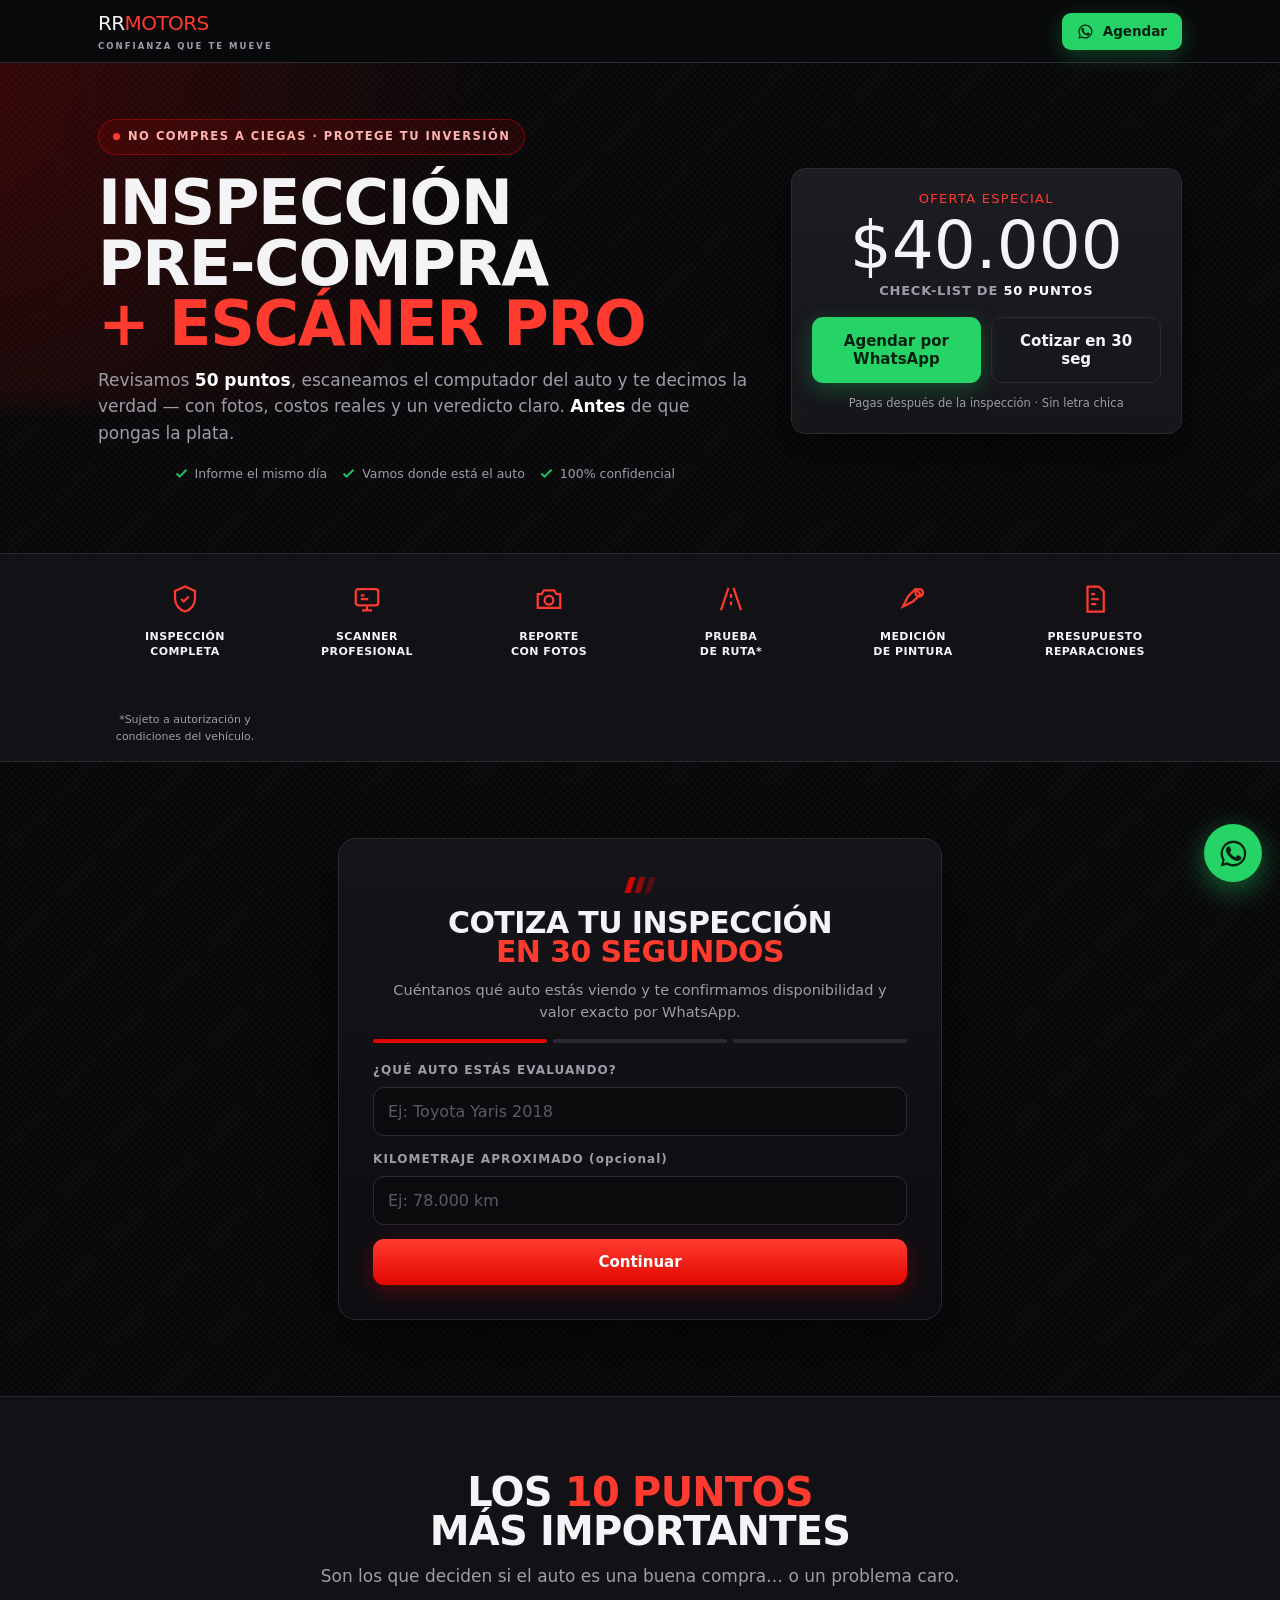
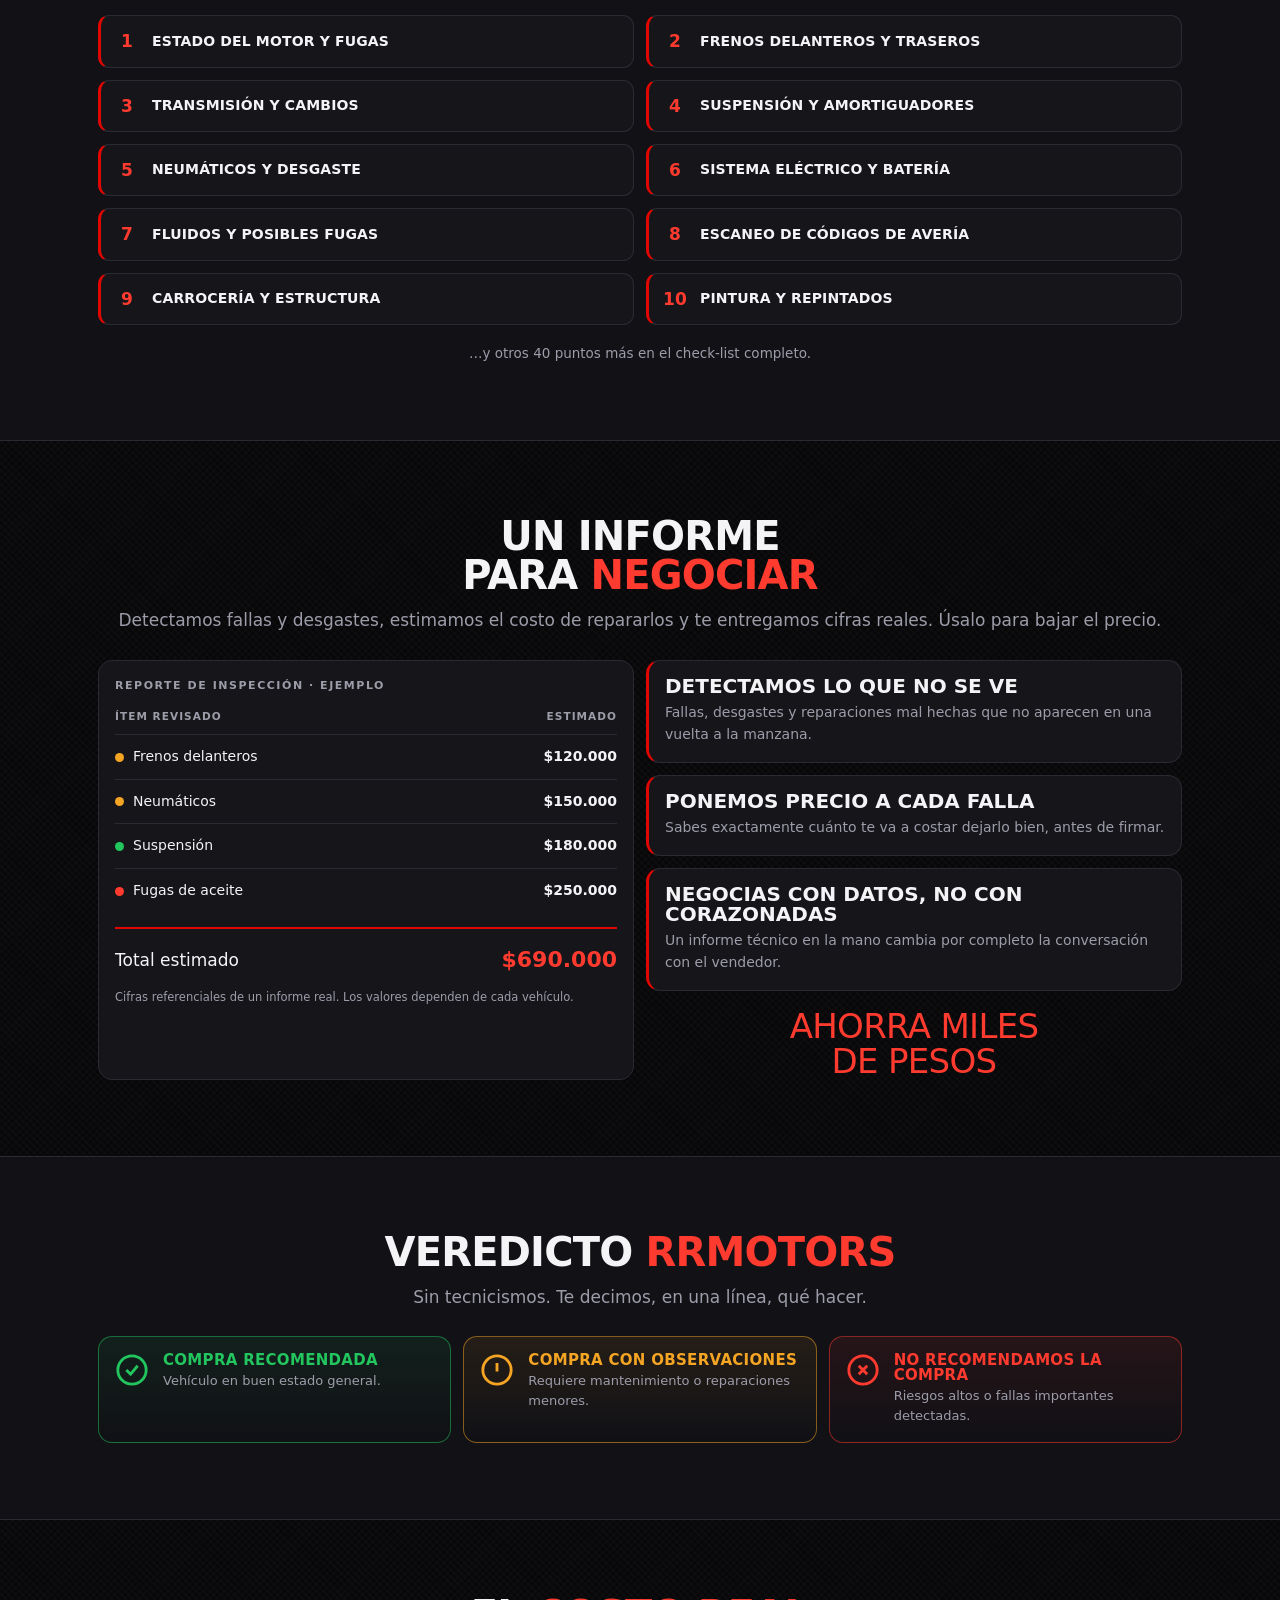
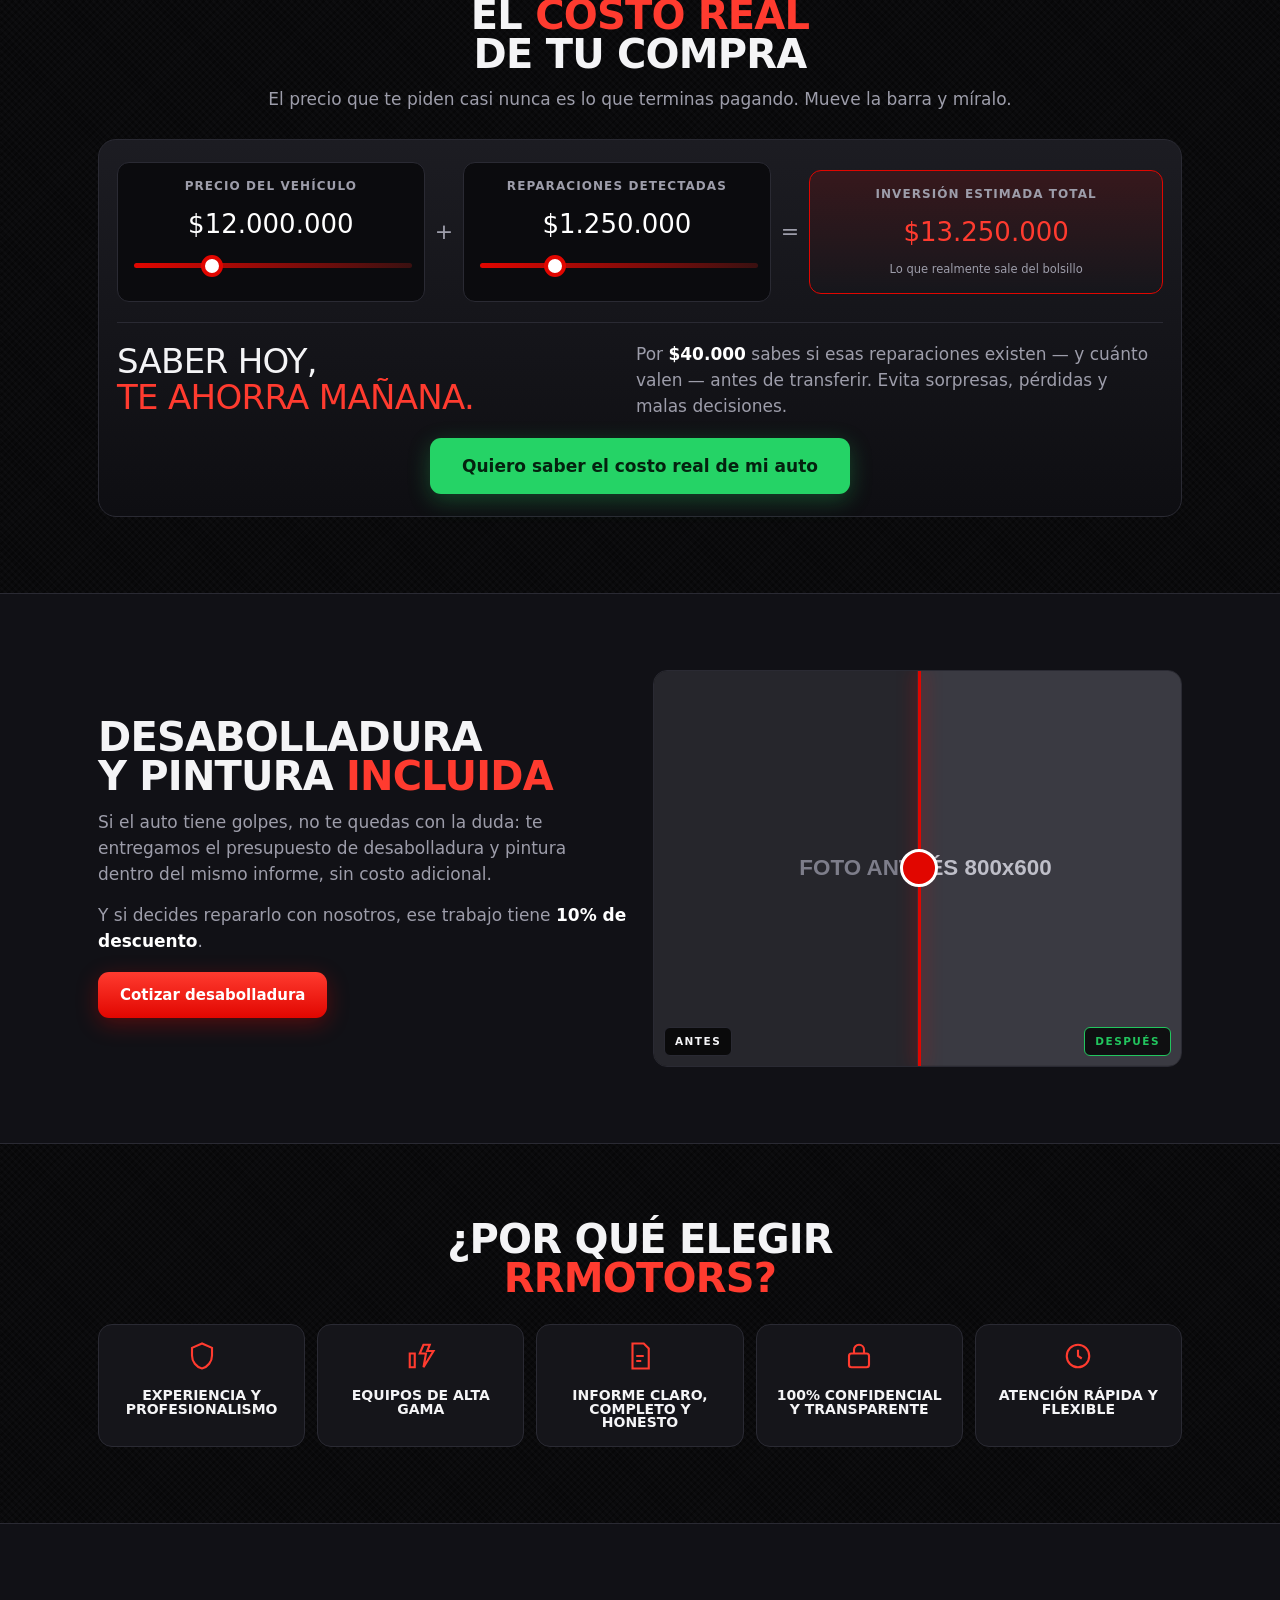
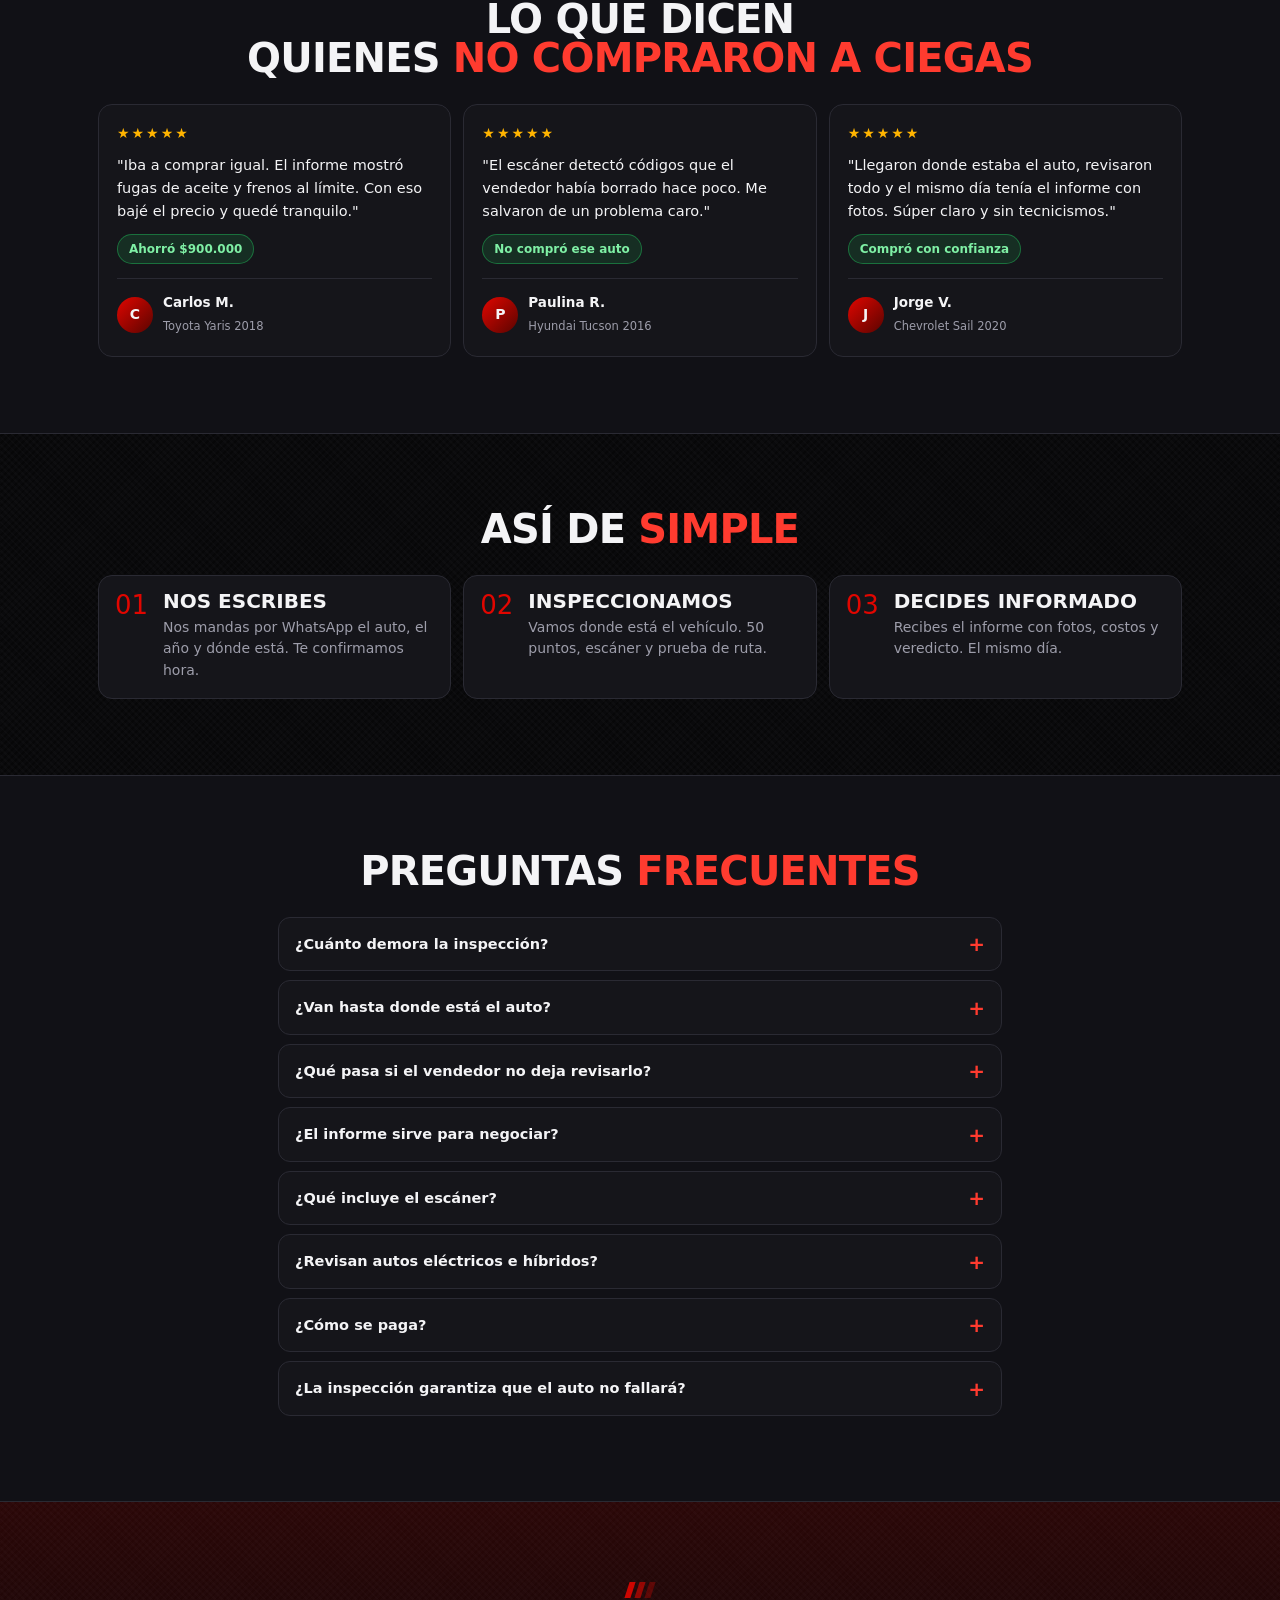
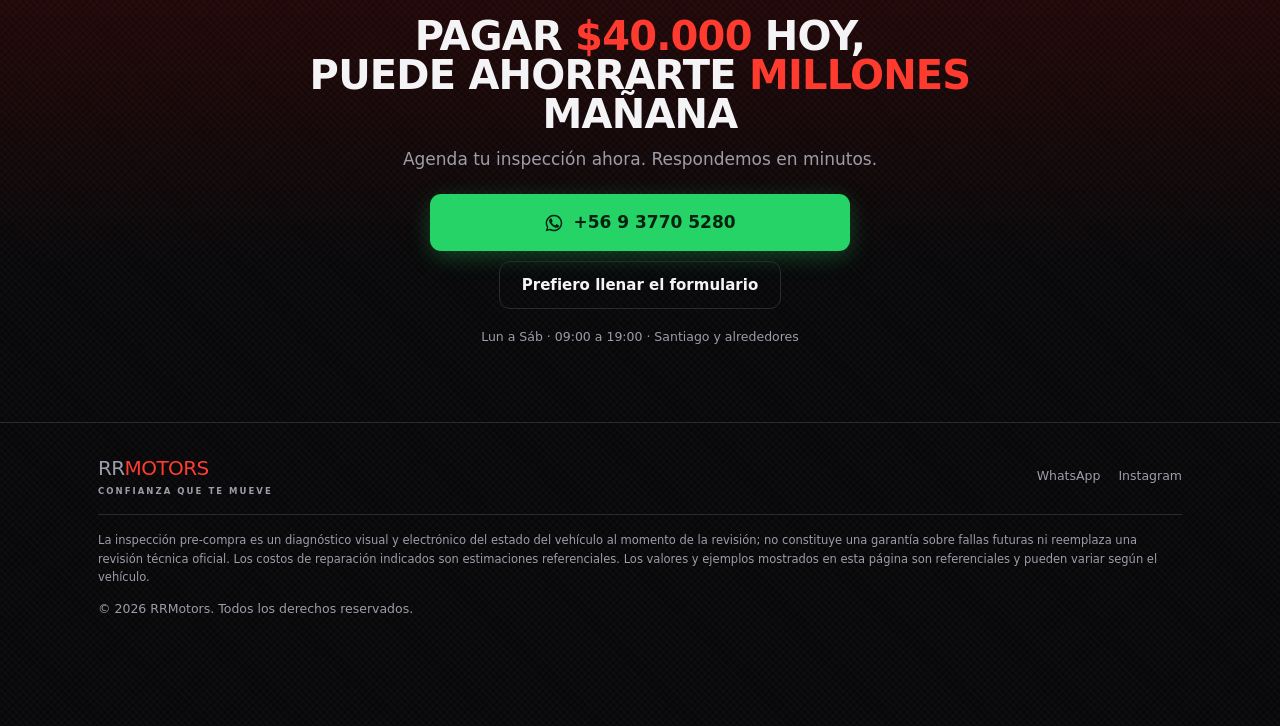
==== landing/index.html @ 8f207e64 "Add RRMotors pre-purchase inspection landing page Self-contained single-file landing (HTML/CSS/JS, n" ====
<!DOCTYPE html>
<html lang="es-CL">
<head>
<meta charset="UTF-8">
<meta name="viewport" content="width=device-width, initial-scale=1, viewport-fit=cover">
<title>Inspección Pre-Compra de Autos Usados | RRMotors — $40.000 · 50 puntos</title>
<meta name="description" content="No compres a ciegas. Inspección pre-compra con escáner profesional, 50 puntos revisados, informe con fotos y presupuesto de reparaciones. $40.000. Agenda por WhatsApp.">
<meta name="theme-color" content="#0a0a0c">
<link rel="canonical" href="https://EJEMPLO.cl/">

<!-- Open Graph / lo que se ve al compartir por WhatsApp e Instagram -->
<meta property="og:type" content="website">
<meta property="og:locale" content="es_CL">
<meta property="og:site_name" content="RRMotors">
<meta property="og:title" content="No compres a ciegas: Inspección Pre-Compra RRMotors">
<meta property="og:description" content="Revisamos 50 puntos, escaneamos el computador del auto y te entregamos un informe con fotos y costos reales. $40.000.">
<meta property="og:image" content="https://EJEMPLO.cl/og-rrmotors.jpg"><!-- 1200x630 -->
<meta property="og:url" content="https://EJEMPLO.cl/">
<meta name="twitter:card" content="summary_large_image">

<!-- ============ TRACKING: pega tus IDs y descomenta ============
<script async src="https://www.googletagmanager.com/gtag/js?id=G-XXXXXXXXXX"></script>
<script>window.dataLayer=window.dataLayer||[];function gtag(){dataLayer.push(arguments)}gtag('js',new Date());gtag('config','G-XXXXXXXXXX');</script>

<script>!function(f,b,e,v,n,t,s){if(f.fbq)return;n=f.fbq=function(){n.callMethod?n.callMethod.apply(n,arguments):n.queue.push(arguments)};if(!f._fbq)f._fbq=n;n.push=n;n.loaded=!0;n.version='2.0';n.queue=[];t=b.createElement(e);t.async=!0;t.src=v;s=b.getElementsByTagName(e)[0];s.parentNode.insertBefore(t,s)}(window,document,'script','https://connect.facebook.net/en_US/fbevents.js');fbq('init','TU_PIXEL_ID');fbq('track','PageView');</script>
============================================================= -->

<script type="application/ld+json">
{
  "@context": "https://schema.org",
  "@type": "AutoRepair",
  "name": "RRMotors",
  "slogan": "Confianza que te mueve",
  "description": "Inspección pre-compra de vehículos usados con escáner profesional e informe con fotos.",
  "telephone": "+56937705280",
  "priceRange": "$40.000 CLP",
  "areaServed": { "@type": "City", "name": "Santiago" },
  "address": { "@type": "PostalAddress", "addressCountry": "CL", "addressLocality": "Santiago" },
  "openingHoursSpecification": [{
    "@type": "OpeningHoursSpecification",
    "dayOfWeek": ["Monday","Tuesday","Wednesday","Thursday","Friday","Saturday"],
    "opens": "09:00", "closes": "19:00"
  }],
  "makesOffer": {
    "@type": "Offer",
    "name": "Inspección Pre-Compra + Escáner Profesional",
    "price": "40000",
    "priceCurrency": "CLP"
  }
}
</script>

<style>
*,*::before,*::after{box-sizing:border-box}
:root{
  --bg:#0a0a0c; --bg2:#111116; --card:#15151a; --card2:#1c1c22;
  --line:#2a2a33; --red:#e10600; --red2:#ff3b2f; --txt:#f4f4f6; --mut:#9d9daa;
  --green:#22c55e; --amber:#f5a524; --wa:#25d366;
  --sans:system-ui,-apple-system,"Segoe UI",Roboto,Helvetica,Arial,sans-serif;
  --disp:"Arial Black","Arial Bold",var(--sans);
  --r:14px; --max:1120px;
}
html{scroll-behavior:smooth;-webkit-text-size-adjust:100%}
body{
  margin:0;background:var(--bg);color:var(--txt);font-family:var(--sans);
  font-size:16px;line-height:1.55;overflow-x:hidden;
  background-image:
    repeating-linear-gradient(45deg,rgba(255,255,255,.014) 0 2px,transparent 2px 5px),
    repeating-linear-gradient(-45deg,rgba(0,0,0,.35) 0 2px,transparent 2px 5px);
}
img{max-width:100%;display:block}
a{color:inherit;text-decoration:none}
h1,h2,h3{font-family:var(--disp);text-transform:uppercase;line-height:.98;letter-spacing:-.02em;margin:0}
h1{font-size:clamp(30px,8.2vw,62px)}
h2{font-size:clamp(23px,5.4vw,40px)}
h3{font-size:clamp(16px,3.4vw,20px);letter-spacing:0}
p{margin:0}
.wrap{width:100%;max-width:var(--max);margin:0 auto;padding:0 18px}
section{padding:54px 0;position:relative}
.red{color:var(--red2)}
.mut{color:var(--mut)}
.center{text-align:center}
.sub{color:var(--mut);font-size:clamp(14px,3.6vw,17px);margin-top:12px}

/* ---------- barras diagonales marca ---------- */
.slash{display:inline-flex;gap:4px;vertical-align:middle}
.slash i{display:block;width:6px;height:16px;background:var(--red);transform:skewX(-18deg);opacity:.9}
.slash i:nth-child(2){opacity:.6}.slash i:nth-child(3){opacity:.3}

/* ---------- header ---------- */
header{position:sticky;top:0;z-index:60;background:rgba(10,10,12,.92);backdrop-filter:blur(10px);border-bottom:1px solid var(--line)}
.hd{display:flex;align-items:center;justify-content:space-between;gap:12px;height:62px}
.logo{font-family:var(--disp);font-size:20px;letter-spacing:-.03em;text-transform:uppercase;white-space:nowrap}
.logo span{color:var(--red2)}
.logo small{display:block;font-family:var(--sans);font-size:8.5px;letter-spacing:.24em;color:var(--mut);font-weight:700;margin-top:1px}

/* ---------- botones ---------- */
.btn{
  display:inline-flex;align-items:center;justify-content:center;gap:9px;
  font-weight:800;font-size:15px;padding:14px 22px;border-radius:11px;border:0;
  cursor:pointer;font-family:var(--sans);text-align:center;line-height:1.2;
  transition:transform .15s ease,box-shadow .2s ease,filter .2s ease;
}
.btn:active{transform:scale(.97)}
.btn-wa{background:var(--wa);color:#04220f;box-shadow:0 6px 22px rgba(37,211,102,.28)}
.btn-wa:hover{filter:brightness(1.08);box-shadow:0 8px 30px rgba(37,211,102,.42)}
.btn-red{background:linear-gradient(180deg,var(--red2),var(--red));color:#fff;box-shadow:0 6px 22px rgba(225,6,0,.32)}
.btn-red:hover{filter:brightness(1.1)}
.btn-ghost{background:transparent;color:var(--txt);border:1.5px solid var(--line)}
.btn-ghost:hover{border-color:var(--red);color:#fff}
.btn-sm{padding:10px 15px;font-size:13.5px;border-radius:9px}
.btn-lg{padding:18px 30px;font-size:17px;width:100%;max-width:420px}

/* ---------- hero ---------- */
.hero{padding:34px 0 44px;position:relative;overflow:hidden}
.hero::before{
  content:"";position:absolute;inset:-40% 40% 30% -30%;
  background:radial-gradient(circle at 30% 40%,rgba(225,6,0,.22),transparent 62%);
  pointer-events:none;filter:blur(10px)
}
.hero>*{position:relative}
.badge{
  display:inline-flex;align-items:center;gap:8px;background:rgba(225,6,0,.12);
  border:1px solid rgba(225,6,0,.45);color:#ffb3ae;font-weight:800;font-size:11.5px;
  letter-spacing:.13em;text-transform:uppercase;padding:8px 14px;border-radius:99px;margin-bottom:18px
}
.dot{width:7px;height:7px;border-radius:50%;background:var(--red2);animation:pulse 1.8s infinite}
@keyframes pulse{0%,100%{opacity:1;transform:scale(1)}50%{opacity:.35;transform:scale(.75)}}
.hero h1 em{font-style:normal;color:var(--red2);display:block}
.hero-grid{display:grid;gap:26px}
.pricebox{
  border:1px solid var(--line);border-radius:var(--r);background:
  linear-gradient(180deg,var(--card2),var(--card));padding:20px;text-align:center;
  box-shadow:0 20px 50px rgba(0,0,0,.5)
}
.pricebox .kick{font-family:var(--disp);text-transform:uppercase;color:var(--red2);font-size:13px;letter-spacing:.1em}
.price{font-family:var(--disp);font-size:clamp(44px,12vw,66px);line-height:1;margin:4px 0 2px}
.pricebox .pts{font-size:13px;font-weight:800;letter-spacing:.06em;color:var(--mut);text-transform:uppercase}
.pricebox .pts b{color:#fff}
.hero-cta{display:grid;gap:10px;margin-top:16px}
.microtrust{display:flex;flex-wrap:wrap;gap:14px;justify-content:center;margin-top:18px;font-size:12.5px;color:var(--mut)}
.microtrust span{display:inline-flex;align-items:center;gap:6px}
.tick{width:15px;height:15px;flex:0 0 15px;color:var(--green)}

/* ---------- tira de features ---------- */
.strip{border-top:1px solid var(--line);border-bottom:1px solid var(--line);background:var(--bg2)}
.strip .wrap{display:grid;grid-template-columns:repeat(3,1fr);gap:2px 8px;padding-top:22px;padding-bottom:22px}
.feat{text-align:center;padding:8px 4px}
.feat svg{width:30px;height:30px;color:var(--red2);margin:0 auto 8px}
.feat b{display:block;font-size:11px;line-height:1.3;letter-spacing:.04em;text-transform:uppercase;font-weight:800}

/* ---------- formulario captador ---------- */
.capt{background:linear-gradient(180deg,#141419,#0d0d11);border:1px solid var(--line);border-radius:18px;padding:22px 18px;box-shadow:0 24px 60px rgba(0,0,0,.55)}
.capt h2{font-size:clamp(21px,5vw,30px)}
.steps{display:flex;gap:6px;margin:16px 0 18px}
.steps div{flex:1;height:4px;border-radius:99px;background:var(--line);transition:background .3s}
.steps div.on{background:var(--red)}
label{display:block;font-size:12px;font-weight:800;letter-spacing:.09em;text-transform:uppercase;color:var(--mut);margin:0 0 7px}
input,select,textarea{
  width:100%;background:#0b0b0e;border:1.5px solid var(--line);color:var(--txt);
  padding:14px 14px;border-radius:11px;font-size:16px;font-family:var(--sans);outline:none;transition:border-color .2s
}
input:focus,select:focus,textarea:focus{border-color:var(--red)}
input::placeholder{color:#5a5a66}
.field{margin-bottom:14px}
.field.err input,.field.err select{border-color:var(--red2)}
.errmsg{display:none;color:#ff8d86;font-size:12.5px;margin-top:6px;font-weight:600}
.field.err .errmsg{display:block}
.row2{display:grid;grid-template-columns:1fr 1fr;gap:10px}
.chips{display:flex;flex-wrap:wrap;gap:8px}
.chip{
  flex:1 1 auto;min-width:calc(50% - 4px);text-align:center;padding:12px 10px;border-radius:11px;
  border:1.5px solid var(--line);background:#0b0b0e;font-size:13.5px;font-weight:700;cursor:pointer;transition:.18s
}
.chip:hover{border-color:#4a4a56}
.chip.on{border-color:var(--red);background:rgba(225,6,0,.13);color:#fff}
.formnav{display:flex;gap:10px;margin-top:6px}
.formnav .btn{flex:1}
.privacy{font-size:11.5px;color:var(--mut);text-align:center;margin-top:12px;display:flex;align-items:center;justify-content:center;gap:6px}
.privacy svg{width:13px;height:13px;flex:0 0 13px}
.done{display:none;text-align:center;padding:14px 0}
.done svg{width:56px;height:56px;color:var(--green);margin:0 auto 12px}

/* ---------- listas / tarjetas ---------- */
.grid{display:grid;gap:12px}
.card{background:var(--card);border:1px solid var(--line);border-radius:var(--r);padding:16px}
.pt{display:flex;align-items:center;gap:13px;background:var(--card);border:1px solid var(--line);border-left:3px solid var(--red);border-radius:11px;padding:12px 14px}
.pt .n{font-family:var(--disp);font-size:17px;color:var(--red2);width:24px;flex:0 0 24px;text-align:center}
.pt span{font-size:14px;font-weight:700;letter-spacing:.01em;text-transform:uppercase}

/* ---------- tabla informe ---------- */
.tbl{width:100%;border-collapse:collapse;font-size:14px}
.tbl th{font-size:10.5px;letter-spacing:.1em;text-transform:uppercase;color:var(--mut);text-align:left;padding:0 0 10px}
.tbl td{padding:11px 0;border-top:1px solid var(--line)}
.tbl td:last-child{text-align:right;font-weight:800;font-variant-numeric:tabular-nums}
.sem{width:9px;height:9px;border-radius:50%;display:inline-block;margin-right:9px;vertical-align:middle}
.s-g{background:var(--green)}.s-a{background:var(--amber)}.s-r{background:var(--red2)}
.total{display:flex;justify-content:space-between;align-items:center;margin-top:14px;padding-top:14px;border-top:2px solid var(--red);font-family:var(--disp);font-size:17px}
.total b{color:var(--red2);font-size:22px}

/* ---------- veredicto ---------- */
.verd{border-radius:var(--r);padding:16px;border:1px solid var(--line);background:var(--card);display:flex;gap:14px;align-items:flex-start}
.verd svg{width:34px;height:34px;flex:0 0 34px}
.verd h3{font-size:15px;letter-spacing:.02em;margin-bottom:3px}
.verd p{font-size:13px;color:var(--mut)}
.v-ok{border-color:rgba(34,197,94,.5);background:linear-gradient(180deg,rgba(34,197,94,.09),transparent)}
.v-ok svg,.v-ok h3{color:var(--green)}
.v-mid{border-color:rgba(245,165,36,.5);background:linear-gradient(180deg,rgba(245,165,36,.09),transparent)}
.v-mid svg,.v-mid h3{color:var(--amber)}
.v-no{border-color:rgba(255,59,47,.5);background:linear-gradient(180deg,rgba(255,59,47,.09),transparent)}
.v-no svg,.v-no h3{color:var(--red2)}

/* ---------- calculadora ---------- */
.calc{background:linear-gradient(180deg,var(--card2),#0e0e12);border:1px solid var(--line);border-radius:18px;padding:22px 18px}
.calcrow{display:grid;gap:10px;align-items:center}
.calccell{background:#0b0b0e;border:1px solid var(--line);border-radius:12px;padding:14px;text-align:center}
.calccell label{margin-bottom:9px}
.calccell .out{font-family:var(--disp);font-size:clamp(20px,5.6vw,26px);color:#fff}
.calccell.tot{border-color:var(--red);background:linear-gradient(180deg,rgba(225,6,0,.14),transparent)}
.calccell.tot .out{color:var(--red2)}
.op{text-align:center;font-family:var(--disp);font-size:22px;color:var(--mut)}
.rangewrap{margin-top:6px}
input[type=range]{-webkit-appearance:none;appearance:none;background:transparent;padding:0;border:0;height:26px}
input[type=range]::-webkit-slider-runnable-track{height:5px;border-radius:99px;background:linear-gradient(90deg,var(--red),#3a1010)}
input[type=range]::-webkit-slider-thumb{-webkit-appearance:none;width:22px;height:22px;border-radius:50%;background:#fff;border:4px solid var(--red);margin-top:-8.5px;cursor:pointer}
input[type=range]::-moz-range-track{height:5px;border-radius:99px;background:#3a1010}
input[type=range]::-moz-range-thumb{width:22px;height:22px;border:4px solid var(--red);background:#fff;border-radius:50%;cursor:pointer}

/* ---------- antes/despues ---------- */
.ba{position:relative;border-radius:var(--r);overflow:hidden;border:1px solid var(--line);aspect-ratio:4/3;background:#111;cursor:ew-resize;user-select:none;touch-action:none}
.ba img{position:absolute;inset:0;width:100%;height:100%;object-fit:cover}
.ba .after{clip-path:inset(0 0 0 50%)}
.ba .handle{position:absolute;top:0;bottom:0;left:50%;width:3px;background:var(--red);box-shadow:0 0 18px rgba(225,6,0,.9);pointer-events:none}
.ba .handle::after{content:"";position:absolute;top:50%;left:50%;transform:translate(-50%,-50%);width:38px;height:38px;border-radius:50%;background:var(--red);border:3px solid #fff}
.tagba{position:absolute;bottom:10px;font-size:10.5px;font-weight:800;letter-spacing:.14em;padding:5px 10px;border-radius:6px;background:rgba(0,0,0,.75);border:1px solid var(--line)}
.tagba.l{left:10px}.tagba.r{right:10px;border-color:var(--green);color:var(--green)}

/* ---------- pasos ---------- */
.step{display:flex;gap:14px;align-items:flex-start;padding:16px;background:var(--card);border:1px solid var(--line);border-radius:var(--r)}
.step .num{font-family:var(--disp);font-size:26px;color:var(--red);line-height:1;flex:0 0 34px}

/* ---------- testimonios ---------- */
.tst{background:var(--card);border:1px solid var(--line);border-radius:var(--r);padding:18px}
.stars{color:#ffb400;font-size:14px;letter-spacing:2px;margin-bottom:9px}
.tst p{font-size:14.5px;line-height:1.6}
.who{display:flex;align-items:center;gap:10px;margin-top:14px;padding-top:13px;border-top:1px solid var(--line)}
.av{width:36px;height:36px;border-radius:50%;background:linear-gradient(135deg,var(--red),#5a0400);display:grid;place-items:center;font-weight:900;font-size:14px;flex:0 0 36px}
.who b{font-size:13.5px;display:block}
.who small{color:var(--mut);font-size:11.5px}
.saved{display:inline-block;margin-top:10px;background:rgba(34,197,94,.14);border:1px solid rgba(34,197,94,.45);color:#7ff0a5;font-size:12px;font-weight:800;padding:5px 11px;border-radius:99px}

/* ---------- faq ---------- */
details{background:var(--card);border:1px solid var(--line);border-radius:12px;margin-bottom:9px;overflow:hidden}
summary{padding:15px 44px 15px 16px;cursor:pointer;font-weight:800;font-size:14.5px;position:relative;list-style:none}
summary::-webkit-details-marker{display:none}
summary::after{content:"+";position:absolute;right:16px;top:50%;transform:translateY(-50%);font-family:var(--disp);font-size:20px;color:var(--red2);transition:.2s}
details[open] summary::after{transform:translateY(-50%) rotate(45deg)}
details p{padding:0 16px 16px;color:var(--mut);font-size:14px}

/* ---------- cierre ---------- */
.final{background:linear-gradient(180deg,rgba(225,6,0,.16),transparent 70%);border-top:1px solid var(--line)}
.bigline{font-family:var(--disp);text-transform:uppercase;font-size:clamp(19px,5vw,34px);line-height:1.05;letter-spacing:-.02em}
footer{border-top:1px solid var(--line);padding:30px 0 108px;font-size:12.5px;color:var(--mut)}
.legal{margin-top:16px;padding-top:16px;border-top:1px solid var(--line);font-size:11.5px;line-height:1.6}

/* ---------- sticky mobile + flotante ---------- */
.bar{
  position:fixed;left:0;right:0;bottom:0;z-index:70;display:flex;align-items:center;gap:12px;
  padding:10px 14px calc(10px + env(safe-area-inset-bottom));background:rgba(12,12,15,.97);
  backdrop-filter:blur(12px);border-top:1px solid var(--line);transform:translateY(110%);transition:transform .3s ease
}
.bar.show{transform:none}
.bar .p{line-height:1.15;flex:0 0 auto}
.bar .p b{font-family:var(--disp);font-size:19px;display:block}
.bar .p small{font-size:10px;color:var(--mut);letter-spacing:.06em;text-transform:uppercase}
.bar .btn{flex:1;padding:13px 12px;font-size:14px}
.float{position:fixed;right:18px;bottom:18px;z-index:70;width:58px;height:58px;border-radius:50%;background:var(--wa);display:none;place-items:center;box-shadow:0 8px 28px rgba(37,211,102,.45)}
.float svg{width:31px;height:31px;color:#04220f}

/* ---------- animación ---------- */
.rv{opacity:0;transform:translateY(22px);transition:opacity .6s ease,transform .6s ease}
.rv.in{opacity:1;transform:none}
@media (prefers-reduced-motion:reduce){.rv{opacity:1;transform:none;transition:none}html{scroll-behavior:auto}}

/* ---------- desktop ---------- */
@media(min-width:760px){
  section{padding:76px 0}
  .hero{padding:56px 0 70px}
  .hero-grid{grid-template-columns:1.25fr .75fr;align-items:center;gap:40px}
  .hero-cta{grid-template-columns:1fr 1fr}
  .strip .wrap{grid-template-columns:repeat(6,1fr)}
  .grid.c2{grid-template-columns:1fr 1fr}
  .grid.c3{grid-template-columns:repeat(3,1fr)}
  .grid.c5{grid-template-columns:repeat(5,1fr)}
  .calcrow{grid-template-columns:1fr auto 1fr auto 1.15fr}
  .capt{padding:34px}
  .bar{display:none}
  .float{display:grid}
  .chip{min-width:0;flex:1}
}
</style>
</head>
<body>

<header>
  <div class="wrap hd">
    <a href="#top" class="logo" aria-label="RRMotors, inicio">RR<span>MOTORS</span><small>CONFIANZA QUE TE MUEVE</small></a>
    <a class="btn btn-wa btn-sm" data-wa data-cta="header" data-msg="Hola RRMotors, vengo desde la web y quiero agendar una inspección pre-compra.">
      <svg viewBox="0 0 24 24" fill="currentColor" width="17" height="17" aria-hidden="true"><path d="M17.5 14.4c-.3-.2-1.7-.9-2-1-.3-.1-.5-.2-.7.1s-.7 1-.9 1.2c-.2.2-.3.2-.6.1-.3-.2-1.2-.5-2.3-1.4-.9-.8-1.4-1.7-1.6-2-.2-.3 0-.5.1-.6l.5-.5c.1-.2.2-.3.3-.5 0-.2 0-.4-.1-.5 0-.2-.7-1.6-.9-2.2-.2-.6-.5-.5-.7-.5h-.6c-.2 0-.5.1-.8.4-.3.3-1 1-1 2.5s1.1 2.9 1.2 3.1c.1.2 2.1 3.2 5 4.4.7.3 1.2.5 1.7.6.7.2 1.3.2 1.8.1.6-.1 1.7-.7 1.9-1.4.2-.7.2-1.2.2-1.4-.1-.1-.3-.2-.5-.3zM12 2a10 10 0 0 0-8.5 15.2L2 22l4.9-1.3A10 10 0 1 0 12 2zm0 18.2c-1.5 0-3-.4-4.3-1.2l-.3-.2-3 .8.8-2.9-.2-.3A8.2 8.2 0 1 1 12 20.2z"/></svg>
      Agendar
    </a>
  </div>
</header>

<main id="top">

<!-- ============ HERO ============ -->
<section class="hero">
  <div class="wrap hero-grid">
    <div>
      <div class="badge"><span class="dot"></span>No compres a ciegas · Protege tu inversión</div>
      <h1>Inspección<br>Pre-Compra<em>+ Escáner Pro</em></h1>
      <p class="sub">Revisamos <b style="color:#fff">50 puntos</b>, escaneamos el computador del auto y te decimos la verdad — con fotos, costos reales y un veredicto claro. <b style="color:#fff">Antes</b> de que pongas la plata.</p>
      <div class="microtrust">
        <span><svg class="tick" viewBox="0 0 24 24" fill="none" stroke="currentColor" stroke-width="3"><path d="M20 6 9 17l-5-5"/></svg> Informe el mismo día</span>
        <span><svg class="tick" viewBox="0 0 24 24" fill="none" stroke="currentColor" stroke-width="3"><path d="M20 6 9 17l-5-5"/></svg> Vamos donde está el auto</span>
        <span><svg class="tick" viewBox="0 0 24 24" fill="none" stroke="currentColor" stroke-width="3"><path d="M20 6 9 17l-5-5"/></svg> 100% confidencial</span>
      </div>
    </div>

    <div class="pricebox rv">
      <div class="kick">Oferta especial</div>
      <div class="price">$40.000</div>
      <div class="pts">Check-list de <b>50 puntos</b></div>
      <div class="hero-cta">
        <a class="btn btn-wa" data-wa data-cta="hero" data-msg="Hola RRMotors, quiero agendar una inspección pre-compra. ¿Tienen disponibilidad?">Agendar por WhatsApp</a>
        <a class="btn btn-ghost" href="#cotiza">Cotizar en 30 seg</a>
      </div>
      <p class="mut" style="font-size:11.5px;margin-top:12px">Pagas después de la inspección · Sin letra chica</p>
    </div>
  </div>
</section>

<!-- ============ TIRA DE SERVICIOS ============ -->
<div class="strip">
  <div class="wrap">
    <div class="feat"><svg viewBox="0 0 24 24" fill="none" stroke="currentColor" stroke-width="1.8" aria-hidden="true"><path d="M12 2 4 5.5v6c0 5 3.4 9.4 8 10.5 4.6-1.1 8-5.5 8-10.5v-6L12 2z"/><path d="m9 12 2 2 4-4"/></svg><b>Inspección<br>completa</b></div>
    <div class="feat"><svg viewBox="0 0 24 24" fill="none" stroke="currentColor" stroke-width="1.8" aria-hidden="true"><rect x="3" y="4" width="18" height="13" rx="2"/><path d="M8 21h8M12 17v4M7 9h3M7 12h6"/></svg><b>Scanner<br>profesional</b></div>
    <div class="feat"><svg viewBox="0 0 24 24" fill="none" stroke="currentColor" stroke-width="1.8" aria-hidden="true"><path d="M3 8h3l2-3h8l2 3h3v11H3z"/><circle cx="12" cy="13" r="3.5"/></svg><b>Reporte<br>con fotos</b></div>
    <div class="feat"><svg viewBox="0 0 24 24" fill="none" stroke="currentColor" stroke-width="1.8" aria-hidden="true"><path d="M4 21 10 3M20 21 14 3M12 8v3M12 14v3"/></svg><b>Prueba<br>de ruta*</b></div>
    <div class="feat"><svg viewBox="0 0 24 24" fill="none" stroke="currentColor" stroke-width="1.8" aria-hidden="true"><path d="M14 4 8 10l-4 8 8-4 6-6z"/><circle cx="17" cy="7" r="3"/></svg><b>Medición<br>de pintura</b></div>
    <div class="feat"><svg viewBox="0 0 24 24" fill="none" stroke="currentColor" stroke-width="1.8" aria-hidden="true"><path d="M6 2h9l4 4v16H6z"/><path d="M9 12h6M9 16h4M9 8h3"/></svg><b>Presupuesto<br>reparaciones</b></div>
  </div>
  <p class="wrap mut center" style="font-size:11px;padding-bottom:16px">*Sujeto a autorización y condiciones del vehículo.</p>
</div>

<!-- ============ CAPTADOR DE LEADS ============ -->
<section id="cotiza">
  <div class="wrap" style="max-width:640px">
    <div class="capt rv">
      <form id="lead" novalidate>
        <div class="center">
          <div class="slash" aria-hidden="true"><i></i><i></i><i></i></div>
          <h2 style="margin-top:10px">Cotiza tu inspección<br><span class="red">en 30 segundos</span></h2>
          <p class="sub" style="font-size:14.5px">Cuéntanos qué auto estás viendo y te confirmamos disponibilidad y valor exacto por WhatsApp.</p>
        </div>

        <div class="steps" aria-hidden="true"><div class="on"></div><div></div><div></div></div>

        <!-- paso 1 -->
        <div class="pane" data-pane="1">
          <div class="field" id="f-auto">
            <label for="auto">¿Qué auto estás evaluando?</label>
            <input id="auto" name="auto" type="text" placeholder="Ej: Toyota Yaris 2018" autocomplete="off" enterkeyhint="next">
            <div class="errmsg">Escribe marca, modelo y año.</div>
          </div>
          <div class="field">
            <label for="km">Kilometraje aproximado <span style="text-transform:none;font-weight:600">(opcional)</span></label>
            <input id="km" name="km" type="text" inputmode="numeric" placeholder="Ej: 78.000 km" autocomplete="off">
          </div>
          <div class="formnav"><button type="button" class="btn btn-red" data-next="2">Continuar</button></div>
        </div>

        <!-- paso 2 -->
        <div class="pane" data-pane="2" hidden>
          <div class="field" id="f-comuna">
            <label for="comuna">¿Dónde está el vehículo?</label>
            <input id="comuna" name="comuna" type="text" placeholder="Comuna o ciudad" autocomplete="address-level2">
            <div class="errmsg">Indícanos la comuna o ciudad.</div>
          </div>
          <div class="field" id="f-cuando">
            <label>¿Para cuándo lo necesitas?</label>
            <div class="chips" role="group" aria-label="Urgencia">
              <button type="button" class="chip" data-chip="cuando" data-val="Hoy o mañana">Hoy o mañana</button>
              <button type="button" class="chip" data-chip="cuando" data-val="Esta semana">Esta semana</button>
              <button type="button" class="chip" data-chip="cuando" data-val="Próxima semana">Próxima semana</button>
              <button type="button" class="chip" data-chip="cuando" data-val="Solo cotizando">Solo cotizando</button>
            </div>
            <div class="errmsg">Elige una opción.</div>
          </div>
          <div class="formnav">
            <button type="button" class="btn btn-ghost" data-prev="1">Atrás</button>
            <button type="button" class="btn btn-red" data-next="3">Continuar</button>
          </div>
        </div>

        <!-- paso 3 -->
        <div class="pane" data-pane="3" hidden>
          <div class="row2">
            <div class="field" id="f-nombre">
              <label for="nombre">Tu nombre</label>
              <input id="nombre" name="nombre" type="text" placeholder="Nombre" autocomplete="given-name">
              <div class="errmsg">Falta tu nombre.</div>
            </div>
            <div class="field" id="f-fono">
              <label for="fono">WhatsApp</label>
              <input id="fono" name="fono" type="tel" inputmode="tel" placeholder="9 1234 5678" autocomplete="tel">
              <div class="errmsg">Número de 9 dígitos.</div>
            </div>
          </div>
          <div class="formnav">
            <button type="button" class="btn btn-ghost" data-prev="2">Atrás</button>
            <button type="submit" class="btn btn-wa" data-cta="form">Enviar y agendar</button>
          </div>
          <p class="privacy">
            <svg viewBox="0 0 24 24" fill="none" stroke="currentColor" stroke-width="2" aria-hidden="true"><rect x="4" y="10" width="16" height="11" rx="2"/><path d="M8 10V7a4 4 0 0 1 8 0v3"/></svg>
            Tus datos son solo para contactarte. No enviamos spam ni los compartimos.
          </p>
        </div>
      </form>

      <div class="done" id="done">
        <svg viewBox="0 0 24 24" fill="none" stroke="currentColor" stroke-width="2"><circle cx="12" cy="12" r="10"/><path d="m8 12 3 3 5-6"/></svg>
        <h3>¡Listo! Te abrimos WhatsApp</h3>
        <p class="sub" id="doneTxt">Si no se abrió solo, toca el botón de abajo.</p>
        <a class="btn btn-wa btn-lg" id="doneBtn" style="margin:16px auto 0" target="_blank" rel="noopener">Abrir WhatsApp</a>
      </div>
    </div>
  </div>
</section>

<!-- ============ 10 PUNTOS ============ -->
<section style="background:var(--bg2);border-top:1px solid var(--line);border-bottom:1px solid var(--line)">
  <div class="wrap">
    <div class="center" style="margin-bottom:26px">
      <h2>Los <span class="red">10 puntos</span><br>más importantes</h2>
      <p class="sub">Son los que deciden si el auto es una buena compra… o un problema caro.</p>
    </div>
    <div class="grid c2 rv">
      <div class="pt"><span class="n">1</span><span>Estado del motor y fugas</span></div>
      <div class="pt"><span class="n">2</span><span>Frenos delanteros y traseros</span></div>
      <div class="pt"><span class="n">3</span><span>Transmisión y cambios</span></div>
      <div class="pt"><span class="n">4</span><span>Suspensión y amortiguadores</span></div>
      <div class="pt"><span class="n">5</span><span>Neumáticos y desgaste</span></div>
      <div class="pt"><span class="n">6</span><span>Sistema eléctrico y batería</span></div>
      <div class="pt"><span class="n">7</span><span>Fluidos y posibles fugas</span></div>
      <div class="pt"><span class="n">8</span><span>Escaneo de códigos de avería</span></div>
      <div class="pt"><span class="n">9</span><span>Carrocería y estructura</span></div>
      <div class="pt"><span class="n">10</span><span>Pintura y repintados</span></div>
    </div>
    <p class="center mut" style="margin-top:18px;font-size:13.5px">…y otros 40 puntos más en el check-list completo.</p>
  </div>
</section>

<!-- ============ INFORME PARA NEGOCIAR ============ -->
<section>
  <div class="wrap">
    <div class="center" style="margin-bottom:26px">
      <h2>Un informe<br>para <span class="red">negociar</span></h2>
      <p class="sub">Detectamos fallas y desgastes, estimamos el costo de repararlos y te entregamos cifras reales. Úsalo para bajar el precio.</p>
    </div>
    <div class="grid c2">
      <div class="card rv">
        <p style="font-size:11px;letter-spacing:.14em;text-transform:uppercase;color:var(--mut);font-weight:800;margin-bottom:14px">Reporte de inspección · ejemplo</p>
        <table class="tbl">
          <thead><tr><th>Ítem revisado</th><th style="text-align:right">Estimado</th></tr></thead>
          <tbody>
            <tr><td><span class="sem s-a"></span>Frenos delanteros</td><td>$120.000</td></tr>
            <tr><td><span class="sem s-a"></span>Neumáticos</td><td>$150.000</td></tr>
            <tr><td><span class="sem s-g"></span>Suspensión</td><td>$180.000</td></tr>
            <tr><td><span class="sem s-r"></span>Fugas de aceite</td><td>$250.000</td></tr>
          </tbody>
        </table>
        <div class="total"><span>Total estimado</span><b>$690.000</b></div>
        <p class="mut" style="font-size:11.5px;margin-top:12px">Cifras referenciales de un informe real. Los valores dependen de cada vehículo.</p>
      </div>
      <div class="rv" style="display:grid;gap:12px;align-content:start">
        <div class="card" style="border-left:3px solid var(--red)"><h3>Detectamos lo que no se ve</h3><p class="sub" style="margin-top:6px;font-size:14px">Fallas, desgastes y reparaciones mal hechas que no aparecen en una vuelta a la manzana.</p></div>
        <div class="card" style="border-left:3px solid var(--red)"><h3>Ponemos precio a cada falla</h3><p class="sub" style="margin-top:6px;font-size:14px">Sabes exactamente cuánto te va a costar dejarlo bien, antes de firmar.</p></div>
        <div class="card" style="border-left:3px solid var(--red)"><h3>Negocias con datos, no con corazonadas</h3><p class="sub" style="margin-top:6px;font-size:14px">Un informe técnico en la mano cambia por completo la conversación con el vendedor.</p></div>
        <p class="bigline center" style="color:var(--red2);margin-top:6px">Ahorra miles<br>de pesos</p>
      </div>
    </div>
  </div>
</section>

<!-- ============ VEREDICTO ============ -->
<section style="background:var(--bg2);border-top:1px solid var(--line);border-bottom:1px solid var(--line)">
  <div class="wrap">
    <div class="center" style="margin-bottom:26px">
      <h2>Veredicto <span class="red">RRMotors</span></h2>
      <p class="sub">Sin tecnicismos. Te decimos, en una línea, qué hacer.</p>
    </div>
    <div class="grid c3 rv">
      <div class="verd v-ok">
        <svg viewBox="0 0 24 24" fill="none" stroke="currentColor" stroke-width="2"><circle cx="12" cy="12" r="10"/><path d="m8 12 3 3 5-6"/></svg>
        <div><h3>Compra recomendada</h3><p>Vehículo en buen estado general.</p></div>
      </div>
      <div class="verd v-mid">
        <svg viewBox="0 0 24 24" fill="none" stroke="currentColor" stroke-width="2"><circle cx="12" cy="12" r="10"/><path d="M12 7v6M12 16.5v.01"/></svg>
        <div><h3>Compra con observaciones</h3><p>Requiere mantenimiento o reparaciones menores.</p></div>
      </div>
      <div class="verd v-no">
        <svg viewBox="0 0 24 24" fill="none" stroke="currentColor" stroke-width="2"><circle cx="12" cy="12" r="10"/><path d="m9 9 6 6M15 9l-6 6"/></svg>
        <div><h3>No recomendamos la compra</h3><p>Riesgos altos o fallas importantes detectadas.</p></div>
      </div>
    </div>
  </div>
</section>

<!-- ============ CALCULADORA COSTO REAL ============ -->
<section>
  <div class="wrap">
    <div class="center" style="margin-bottom:26px">
      <h2>El <span class="red">costo real</span><br>de tu compra</h2>
      <p class="sub">El precio que te piden casi nunca es lo que terminas pagando. Mueve la barra y míralo.</p>
    </div>
    <div class="calc rv">
      <div class="calcrow">
        <div class="calccell">
          <label for="precio">Precio del vehículo</label>
          <div class="out" id="oPrecio">$12.000.000</div>
          <div class="rangewrap"><input type="range" id="precio" min="2000000" max="40000000" step="250000" value="12000000" aria-label="Precio del vehículo"></div>
        </div>
        <div class="op">+</div>
        <div class="calccell">
          <label for="repa">Reparaciones detectadas</label>
          <div class="out" id="oRepa">$1.250.000</div>
          <div class="rangewrap"><input type="range" id="repa" min="0" max="5000000" step="50000" value="1250000" aria-label="Reparaciones detectadas"></div>
        </div>
        <div class="op">=</div>
        <div class="calccell tot">
          <label>Inversión estimada total</label>
          <div class="out" id="oTotal">$13.250.000</div>
          <p class="mut" style="font-size:11.5px;margin-top:8px">Lo que realmente sale del bolsillo</p>
        </div>
      </div>
      <div style="display:flex;align-items:center;gap:12px;margin-top:20px;padding-top:18px;border-top:1px solid var(--line);flex-wrap:wrap">
        <p class="bigline" style="flex:1 1 220px">Saber hoy,<br><span class="red">te ahorra mañana.</span></p>
        <p class="sub" style="flex:1 1 240px;margin:0">Por <b style="color:#fff">$40.000</b> sabes si esas reparaciones existen — y cuánto valen — antes de transferir. Evita sorpresas, pérdidas y malas decisiones.</p>
      </div>
      <div class="center" style="margin-top:18px">
        <a class="btn btn-wa btn-lg" data-wa data-cta="calculadora" data-msg="Hola RRMotors, estoy evaluando un auto y quiero saber su costo real. ¿Me agendan una inspección?">Quiero saber el costo real de mi auto</a>
      </div>
    </div>
  </div>
</section>

<!-- ============ ANTES / DESPUÉS ============ -->
<section style="background:var(--bg2);border-top:1px solid var(--line);border-bottom:1px solid var(--line)">
  <div class="wrap">
    <div class="grid c2" style="align-items:center;gap:26px">
      <div class="rv">
        <h2>Desabolladura<br>y pintura <span class="red">incluida</span></h2>
        <p class="sub">Si el auto tiene golpes, no te quedas con la duda: te entregamos el presupuesto de desabolladura y pintura dentro del mismo informe, sin costo adicional.</p>
        <p class="sub" style="margin-top:14px">Y si decides repararlo con nosotros, ese trabajo tiene <b style="color:#fff">10% de descuento</b>.</p>
        <a class="btn btn-red" style="margin-top:18px" data-wa data-cta="pintura" data-msg="Hola RRMotors, el auto que estoy viendo tiene golpes. ¿Me pueden cotizar desabolladura y pintura junto con la inspección?">Cotizar desabolladura</a>
      </div>
      <!-- REEMPLAZAR: pon aquí dos fotos reales de un mismo trabajo, 800x600 -->
      <div class="ba rv" id="ba" role="group" aria-label="Comparador antes y después">
        <img class="before" alt="Vehículo antes de la reparación" src="data:image/svg+xml,%3Csvg%20xmlns='http://www.w3.org/2000/svg'%20width='800'%20height='600'%3E%3Crect%20width='800'%20height='600'%20fill='rgb(38,38,44)'/%3E%3Ctext%20x='400'%20y='310'%20fill='rgb(125,125,138)'%20font-family='Arial'%20font-weight='bold'%20font-size='34'%20text-anchor='middle'%3EFOTO%20ANTES%20800x600%3C/text%3E%3C/svg%3E">
        <img class="after" alt="Vehículo después de la reparación" src="data:image/svg+xml,%3Csvg%20xmlns='http://www.w3.org/2000/svg'%20width='800'%20height='600'%3E%3Crect%20width='800'%20height='600'%20fill='rgb(58,58,66)'/%3E%3Ctext%20x='400'%20y='310'%20fill='rgb(190,190,200)'%20font-family='Arial'%20font-weight='bold'%20font-size='34'%20text-anchor='middle'%3EFOTO%20DESPU%C3%89S%20800x600%3C/text%3E%3C/svg%3E">
        <div class="handle" id="baHandle"></div>
        <span class="tagba l">ANTES</span><span class="tagba r">DESPUÉS</span>
      </div>
    </div>
  </div>
</section>

<!-- ============ POR QUÉ ============ -->
<section>
  <div class="wrap">
    <div class="center" style="margin-bottom:26px"><h2>¿Por qué elegir<br><span class="red">RRMotors?</span></h2></div>
    <div class="grid c5 rv">
      <div class="card center"><svg viewBox="0 0 24 24" fill="none" stroke="var(--red2)" stroke-width="1.7" width="30" height="30" style="margin:0 auto 10px"><path d="M12 2 4 5.5v6c0 5 3.4 9.4 8 10.5 4.6-1.1 8-5.5 8-10.5v-6L12 2z"/></svg><h3 style="font-size:14px">Experiencia y profesionalismo</h3></div>
      <div class="card center"><svg viewBox="0 0 24 24" fill="none" stroke="var(--red2)" stroke-width="1.7" width="30" height="30" style="margin:0 auto 10px"><path d="M7 10v11H3V10zM14 3l-3 7h5l-2 11 8-13h-5l2-5z"/></svg><h3 style="font-size:14px">Equipos de alta gama</h3></div>
      <div class="card center"><svg viewBox="0 0 24 24" fill="none" stroke="var(--red2)" stroke-width="1.7" width="30" height="30" style="margin:0 auto 10px"><path d="M6 2h9l4 4v16H6z"/><path d="M9 12h6M9 16h4"/></svg><h3 style="font-size:14px">Informe claro, completo y honesto</h3></div>
      <div class="card center"><svg viewBox="0 0 24 24" fill="none" stroke="var(--red2)" stroke-width="1.7" width="30" height="30" style="margin:0 auto 10px"><rect x="4" y="10" width="16" height="11" rx="2"/><path d="M8 10V7a4 4 0 0 1 8 0v3"/></svg><h3 style="font-size:14px">100% confidencial y transparente</h3></div>
      <div class="card center"><svg viewBox="0 0 24 24" fill="none" stroke="var(--red2)" stroke-width="1.7" width="30" height="30" style="margin:0 auto 10px"><circle cx="12" cy="12" r="9"/><path d="M12 7v5l3 2"/></svg><h3 style="font-size:14px">Atención rápida y flexible</h3></div>
    </div>
  </div>
</section>

<!-- ============ TESTIMONIOS ============ -->
<!-- REEMPLAZAR CON TESTIMONIOS REALES antes de publicar. No publiques opiniones inventadas. -->
<section style="background:var(--bg2);border-top:1px solid var(--line);border-bottom:1px solid var(--line)">
  <div class="wrap">
    <div class="center" style="margin-bottom:26px"><h2>Lo que dicen<br>quienes <span class="red">no compraron a ciegas</span></h2></div>
    <div class="grid c3 rv">
      <div class="tst">
        <div class="stars">★★★★★</div>
        <p>"Iba a comprar igual. El informe mostró fugas de aceite y frenos al límite. Con eso bajé el precio y quedé tranquilo."</p>
        <span class="saved">Ahorró $900.000</span>
        <div class="who"><span class="av">C</span><div><b>Carlos M.</b><small>Toyota Yaris 2018</small></div></div>
      </div>
      <div class="tst">
        <div class="stars">★★★★★</div>
        <p>"El escáner detectó códigos que el vendedor había borrado hace poco. Me salvaron de un problema caro."</p>
        <span class="saved">No compró ese auto</span>
        <div class="who"><span class="av">P</span><div><b>Paulina R.</b><small>Hyundai Tucson 2016</small></div></div>
      </div>
      <div class="tst">
        <div class="stars">★★★★★</div>
        <p>"Llegaron donde estaba el auto, revisaron todo y el mismo día tenía el informe con fotos. Súper claro y sin tecnicismos."</p>
        <span class="saved">Compró con confianza</span>
        <div class="who"><span class="av">J</span><div><b>Jorge V.</b><small>Chevrolet Sail 2020</small></div></div>
      </div>
    </div>
  </div>
</section>

<!-- ============ CÓMO FUNCIONA ============ -->
<section>
  <div class="wrap">
    <div class="center" style="margin-bottom:26px"><h2>Así de <span class="red">simple</span></h2></div>
    <div class="grid c3 rv">
      <div class="step"><span class="num">01</span><div><h3>Nos escribes</h3><p class="sub" style="font-size:14px;margin-top:5px">Nos mandas por WhatsApp el auto, el año y dónde está. Te confirmamos hora.</p></div></div>
      <div class="step"><span class="num">02</span><div><h3>Inspeccionamos</h3><p class="sub" style="font-size:14px;margin-top:5px">Vamos donde está el vehículo. 50 puntos, escáner y prueba de ruta.</p></div></div>
      <div class="step"><span class="num">03</span><div><h3>Decides informado</h3><p class="sub" style="font-size:14px;margin-top:5px">Recibes el informe con fotos, costos y veredicto. El mismo día.</p></div></div>
    </div>
  </div>
</section>

<!-- ============ FAQ ============ -->
<section style="background:var(--bg2);border-top:1px solid var(--line)">
  <div class="wrap" style="max-width:760px">
    <div class="center" style="margin-bottom:26px"><h2>Preguntas <span class="red">frecuentes</span></h2></div>
    <div class="rv">
      <details><summary>¿Cuánto demora la inspección?</summary><p>Entre 60 y 90 minutos en el lugar, dependiendo del vehículo. El informe con fotos te llega el mismo día.</p></details>
      <details><summary>¿Van hasta donde está el auto?</summary><p>Sí. Vamos a la automotora o al domicilio del vendedor dentro de nuestra zona de cobertura. Coordinamos por WhatsApp.</p></details>
      <details><summary>¿Qué pasa si el vendedor no deja revisarlo?</summary><p>Es una señal de alerta en sí misma. Si no autoriza la revisión o la prueba de ruta, te lo dejamos por escrito en el informe y te recomendamos qué hacer.</p></details>
      <details><summary>¿El informe sirve para negociar?</summary><p>Para eso está hecho. Cada hallazgo lleva un costo estimado de reparación, así llegas a la negociación con cifras concretas y no con opiniones.</p></details>
      <details><summary>¿Qué incluye el escáner?</summary><p>Lectura de códigos de falla en motor, ABS, airbag y transmisión, incluidos los códigos borrados recientemente cuando el sistema los conserva.</p></details>
      <details><summary>¿Revisan autos eléctricos e híbridos?</summary><p>Sí, con un protocolo específico para el estado de la batería de alto voltaje y el sistema eléctrico. Confírmanos el modelo al agendar.</p></details>
      <details><summary>¿Cómo se paga?</summary><p>Transferencia o efectivo, una vez realizada la inspección. Sin adelantos ni costos ocultos.</p></details>
      <details><summary>¿La inspección garantiza que el auto no fallará?</summary><p>No, y desconfía de quien te lo prometa. Es un diagnóstico del estado real del vehículo al momento de la revisión: reduce enormemente el riesgo, pero no es una garantía mecánica.</p></details>
    </div>
  </div>
</section>

<!-- ============ CIERRE ============ -->
<section class="final center">
  <div class="wrap" style="max-width:720px">
    <div class="slash" aria-hidden="true"><i></i><i></i><i></i></div>
    <h2 style="margin-top:14px">Pagar <span class="red">$40.000</span> hoy,<br>puede ahorrarte <span class="red">millones</span> mañana</h2>
    <p class="sub">Agenda tu inspección ahora. Respondemos en minutos.</p>
    <div style="display:grid;place-items:center;margin-top:22px;gap:10px">
      <a class="btn btn-wa btn-lg" data-wa data-cta="final" data-msg="Hola RRMotors, quiero agendar una inspección pre-compra de $40.000. ¿Cuándo tienen disponibilidad?">
        <svg viewBox="0 0 24 24" fill="currentColor" width="20" height="20" aria-hidden="true"><path d="M17.5 14.4c-.3-.2-1.7-.9-2-1-.3-.1-.5-.2-.7.1s-.7 1-.9 1.2c-.2.2-.3.2-.6.1-.3-.2-1.2-.5-2.3-1.4-.9-.8-1.4-1.7-1.6-2-.2-.3 0-.5.1-.6l.5-.5c.1-.2.2-.3.3-.5 0-.2 0-.4-.1-.5 0-.2-.7-1.6-.9-2.2-.2-.6-.5-.5-.7-.5h-.6c-.2 0-.5.1-.8.4-.3.3-1 1-1 2.5s1.1 2.9 1.2 3.1c.1.2 2.1 3.2 5 4.4.7.3 1.2.5 1.7.6.7.2 1.3.2 1.8.1.6-.1 1.7-.7 1.9-1.4.2-.7.2-1.2.2-1.4-.1-.1-.3-.2-.5-.3zM12 2a10 10 0 0 0-8.5 15.2L2 22l4.9-1.3A10 10 0 1 0 12 2zm0 18.2c-1.5 0-3-.4-4.3-1.2l-.3-.2-3 .8.8-2.9-.2-.3A8.2 8.2 0 1 1 12 20.2z"/></svg>
        +56 9 3770 5280
      </a>
      <a class="btn btn-ghost" href="#cotiza">Prefiero llenar el formulario</a>
    </div>
    <p class="mut" style="font-size:12.5px;margin-top:18px">Lun a Sáb · 09:00 a 19:00 · Santiago y alrededores</p>
  </div>
</section>

</main>

<footer>
  <div class="wrap">
    <div style="display:flex;flex-wrap:wrap;gap:16px;justify-content:space-between;align-items:center">
      <div class="logo">RR<span>MOTORS</span><small>CONFIANZA QUE TE MUEVE</small></div>
      <div style="display:flex;gap:18px">
        <a data-wa data-cta="footer" data-msg="Hola RRMotors, quiero información sobre la inspección pre-compra.">WhatsApp</a>
        <a href="https://instagram.com/TU_USUARIO" target="_blank" rel="noopener">Instagram</a>
      </div>
    </div>
    <p class="legal">La inspección pre-compra es un diagnóstico visual y electrónico del estado del vehículo al momento de la revisión; no constituye una garantía sobre fallas futuras ni reemplaza una revisión técnica oficial. Los costos de reparación indicados son estimaciones referenciales. Los valores y ejemplos mostrados en esta página son referenciales y pueden variar según el vehículo.</p>
    <p style="margin-top:12px">© <span id="year">2026</span> RRMotors. Todos los derechos reservados.</p>
  </div>
</footer>

<!-- barra fija móvil -->
<div class="bar" id="bar">
  <div class="p"><b>$40.000</b><small>50 puntos</small></div>
  <a class="btn btn-wa" data-wa data-cta="barra_movil" data-msg="Hola RRMotors, quiero agendar una inspección pre-compra.">Agendar ahora</a>
</div>

<!-- flotante desktop -->
<a class="float" data-wa data-cta="flotante" data-msg="Hola RRMotors, tengo una consulta sobre la inspección pre-compra." aria-label="Escribir por WhatsApp">
  <svg viewBox="0 0 24 24" fill="currentColor" aria-hidden="true"><path d="M17.5 14.4c-.3-.2-1.7-.9-2-1-.3-.1-.5-.2-.7.1s-.7 1-.9 1.2c-.2.2-.3.2-.6.1-.3-.2-1.2-.5-2.3-1.4-.9-.8-1.4-1.7-1.6-2-.2-.3 0-.5.1-.6l.5-.5c.1-.2.2-.3.3-.5 0-.2 0-.4-.1-.5 0-.2-.7-1.6-.9-2.2-.2-.6-.5-.5-.7-.5h-.6c-.2 0-.5.1-.8.4-.3.3-1 1-1 2.5s1.1 2.9 1.2 3.1c.1.2 2.1 3.2 5 4.4.7.3 1.2.5 1.7.6.7.2 1.3.2 1.8.1.6-.1 1.7-.7 1.9-1.4.2-.7.2-1.2.2-1.4-.1-.1-.3-.2-.5-.3zM12 2a10 10 0 0 0-8.5 15.2L2 22l4.9-1.3A10 10 0 1 0 12 2zm0 18.2c-1.5 0-3-.4-4.3-1.2l-.3-.2-3 .8.8-2.9-.2-.3A8.2 8.2 0 1 1 12 20.2z"/></svg>
</a>

<script>
(function(){
  'use strict';

  /* ====== CONFIGURACIÓN: cambia solo esto ====== */
  var WHATSAPP = '56937705280';           // sin +, sin espacios
  var PRECIO   = '$40.000';
  /* ============================================ */

  var $  = function(s,c){ return (c||document).querySelector(s); };
  var $$ = function(s,c){ return Array.prototype.slice.call((c||document).querySelectorAll(s)); };

  /* ---------- tracking (no rompe si no hay píxeles) ---------- */
  function track(evento, datos){
    try{ if(typeof gtag==='function') gtag('event', evento, datos||{}); }catch(e){}
    try{ if(typeof fbq==='function')  fbq('track','Contact', datos||{}); }catch(e){}
    try{ if(window.dataLayer) window.dataLayer.push(Object.assign({event:evento}, datos||{})); }catch(e){}
  }

  function waLink(msg){
    return 'https://wa.me/'+WHATSAPP+'?text='+encodeURIComponent(msg);
  }

  /* ---------- todos los botones de WhatsApp ---------- */
  $$('[data-wa]').forEach(function(el){
    var msg = el.getAttribute('data-msg') || 'Hola RRMotors, quiero información sobre la inspección pre-compra.';
    el.setAttribute('href', waLink(msg));
    el.setAttribute('target','_blank');
    el.setAttribute('rel','noopener');
    el.addEventListener('click', function(){
      track('contacto_whatsapp', { origen: el.getAttribute('data-cta') || 'sin_origen', valor: PRECIO });
    });
  });

  /* ---------- formulario captador ---------- */
  var form = $('#lead'), paso = 1, cuando = '';
  var GUARDA = 'rrm_lead';

  try{
    var prev = JSON.parse(localStorage.getItem(GUARDA) || '{}');
    ['auto','km','comuna','nombre','fono'].forEach(function(k){
      if(prev[k] && $('#'+k)) $('#'+k).value = prev[k];
    });
    if(prev.cuando){
      cuando = prev.cuando;
      $$('[data-chip="cuando"]').forEach(function(c){
        if(c.getAttribute('data-val') === cuando) c.classList.add('on');
      });
    }
  }catch(e){}

  function guardar(){
    try{
      localStorage.setItem(GUARDA, JSON.stringify({
        auto:$('#auto').value, km:$('#km').value, comuna:$('#comuna').value,
        nombre:$('#nombre').value, fono:$('#fono').value, cuando:cuando
      }));
    }catch(e){}
  }

  function verPaso(n){
    paso = n;
    $$('.pane').forEach(function(p){ p.hidden = (p.getAttribute('data-pane') !== String(n)); });
    $$('.steps div').forEach(function(d,i){ d.classList.toggle('on', i < n); });
    var top = $('#cotiza').getBoundingClientRect().top + window.pageYOffset - 70;
    if(window.pageYOffset > top + 120 || window.pageYOffset < top - 400) window.scrollTo({top:top, behavior:'smooth'});
    track('form_paso', { paso: n });
  }

  function marcarError(id, hay){
    var f = $('#'+id);
    if(f) f.classList.toggle('err', !!hay);
    return !hay;
  }

  function validar(n){
    var ok = true;
    if(n === 1){
      ok = marcarError('f-auto', $('#auto').value.trim().length < 3) && ok;
    }
    if(n === 2){
      ok = marcarError('f-comuna', $('#comuna').value.trim().length < 3) && ok;
      ok = marcarError('f-cuando', !cuando) && ok;
    }
    if(n === 3){
      ok = marcarError('f-nombre', $('#nombre').value.trim().length < 2) && ok;
      var d = $('#fono').value.replace(/\D/g,'').replace(/^56/,'');
      ok = marcarError('f-fono', d.length < 8 || d.length > 9) && ok;
    }
    return ok;
  }

  $$('[data-next]').forEach(function(b){
    b.addEventListener('click', function(){
      if(!validar(paso)) return;
      guardar();
      verPaso(parseInt(b.getAttribute('data-next'),10));
    });
  });
  $$('[data-prev]').forEach(function(b){
    b.addEventListener('click', function(){ verPaso(parseInt(b.getAttribute('data-prev'),10)); });
  });

  $$('[data-chip="cuando"]').forEach(function(c){
    c.addEventListener('click', function(){
      $$('[data-chip="cuando"]').forEach(function(o){ o.classList.remove('on'); });
      c.classList.add('on');
      cuando = c.getAttribute('data-val');
      marcarError('f-cuando', false);
      guardar();
    });
  });

  $$('#lead input').forEach(function(i){
    i.addEventListener('input', function(){
      var f = i.closest('.field');
      if(f) f.classList.remove('err');
    });
    i.addEventListener('keydown', function(e){
      if(e.key === 'Enter'){
        e.preventDefault();
        var b = $('[data-next]', $('.pane[data-pane="'+paso+'"]')) || $('button[type=submit]');
        if(b) b.click();
      }
    });
  });

  form.addEventListener('submit', function(e){
    e.preventDefault();
    if(!validar(3)) return;
    guardar();

    var fono = $('#fono').value.replace(/\D/g,'').replace(/^56/,'');
    var msg =
      'Hola RRMotors 👋 Quiero agendar una *Inspección Pre-Compra* ('+PRECIO+').\n\n' +
      '🚗 Vehículo: ' + $('#auto').value.trim() + '\n' +
      ($('#km').value.trim() ? '📍 Kilometraje: ' + $('#km').value.trim() + '\n' : '') +
      '📌 Ubicación: ' + $('#comuna').value.trim() + '\n' +
      '🗓️ Cuándo: ' + cuando + '\n' +
      '🙋 Nombre: ' + $('#nombre').value.trim() + '\n' +
      '📞 Contacto: +56 ' + fono + '\n\n' +
      'Quedo atento(a) a la disponibilidad.';

    var url = waLink(msg);
    track('lead_formulario', { origen:'form_landing', urgencia: cuando, valor: PRECIO });
    try{ if(typeof fbq==='function') fbq('track','Lead',{content_name:'Inspeccion Pre-Compra'}); }catch(e){}

    $('#doneBtn').setAttribute('href', url);
    form.style.display = 'none';
    $('#done').style.display = 'block';
    $('#doneTxt').textContent = 'Gracias ' + $('#nombre').value.trim() + '. Si WhatsApp no se abrió solo, toca el botón:';
    window.open(url, '_blank', 'noopener');
  });

  /* ---------- calculadora ---------- */
  var precio = $('#precio'), repa = $('#repa');
  function clp(n){ return '$' + Math.round(n).toLocaleString('es-CL'); }
  function calcular(){
    var p = +precio.value, r = +repa.value;
    $('#oPrecio').textContent = clp(p);
    $('#oRepa').textContent   = clp(r);
    $('#oTotal').textContent  = clp(p + r);
  }
  precio.addEventListener('input', calcular);
  repa.addEventListener('input', calcular);
  var usada = false;
  [precio,repa].forEach(function(el){
    el.addEventListener('change', function(){
      if(!usada){ usada = true; track('uso_calculadora', {}); }
    });
  });
  calcular();

  /* ---------- comparador antes / después ---------- */
  var ba = $('#ba');
  if(ba){
    var after = $('.after', ba), handle = $('#baHandle'), arrastra = false;
    function mover(x){
      var r = ba.getBoundingClientRect();
      var pct = Math.min(100, Math.max(0, ((x - r.left) / r.width) * 100));
      after.style.clipPath = 'inset(0 0 0 ' + pct + '%)';
      handle.style.left = pct + '%';
    }
    ba.addEventListener('pointerdown', function(e){ arrastra = true; ba.setPointerCapture(e.pointerId); mover(e.clientX); });
    ba.addEventListener('pointermove', function(e){ if(arrastra) mover(e.clientX); });
    ba.addEventListener('pointerup',   function(){ arrastra = false; });
    ba.addEventListener('pointercancel', function(){ arrastra = false; });
  }

  /* ---------- animación al hacer scroll ---------- */
  if('IntersectionObserver' in window){
    var io = new IntersectionObserver(function(entradas){
      entradas.forEach(function(en){
        if(en.isIntersecting){ en.target.classList.add('in'); io.unobserve(en.target); }
      });
    }, { threshold: .12 });
    $$('.rv').forEach(function(el){ io.observe(el); });
  } else {
    $$('.rv').forEach(function(el){ el.classList.add('in'); });
  }

  /* ---------- barra fija móvil ---------- */
  var bar = $('#bar');
  window.addEventListener('scroll', function(){
    bar.classList.toggle('show', window.pageYOffset > 620);
  }, { passive: true });

  /* ---------- profundidad de scroll (para optimizar la landing) ---------- */
  var hitos = { 50:false, 90:false };
  window.addEventListener('scroll', function(){
    var p = (window.pageYOffset + window.innerHeight) / document.body.scrollHeight * 100;
    Object.keys(hitos).forEach(function(h){
      if(!hitos[h] && p >= +h){ hitos[h] = true; track('scroll_' + h, {}); }
    });
  }, { passive: true });

  $('#year').textContent = new Date().getFullYear();
})();
</script>

<!--
=========================================================
   QUÉ EDITAR ANTES DE PUBLICAR
=========================================================
 1. WhatsApp .......... variable WHATSAPP en el <script> (formato 56912345678)
 2. Píxeles ........... descomenta el bloque TRACKING del <head> y pega
                        tu ID de Google Analytics 4 y tu Meta Pixel ID
 3. Dominio ........... reemplaza https://EJEMPLO.cl en canonical y Open Graph
 4. Imagen social ..... sube og-rrmotors.jpg (1200x630) y apunta og:image
 5. Fotos ............. reemplaza los dos placeholders del comparador
                        ANTES/DESPUÉS por fotos reales de un mismo trabajo
 6. Testimonios ....... usa opiniones reales y verificables (sección marcada)
 7. Ciudad y horario .. actualiza "Santiago y alrededores" y "Lun a Sáb 09:00-19:00"
                        en el cierre, el footer y el JSON-LD del <head>
 8. Instagram ......... reemplaza TU_USUARIO en el enlace del footer

   UTM sugeridos (pega el link con estos parámetros en cada canal):
   Bio de Instagram  ?utm_source=instagram&utm_medium=bio&utm_campaign=inspeccion
   Ads Meta          ?utm_source=facebook&utm_medium=cpc&utm_campaign=inspeccion&utm_content=ANUNCIO
   Estados WhatsApp  ?utm_source=whatsapp&utm_medium=estado&utm_campaign=inspeccion
   Marketplace       ?utm_source=marketplace&utm_medium=organico&utm_campaign=inspeccion

   Eventos que ya dispara la página:
   contacto_whatsapp (con "origen") · lead_formulario · form_paso ·
   uso_calculadora · scroll_50 · scroll_90
=========================================================
-->
</body>
</html>
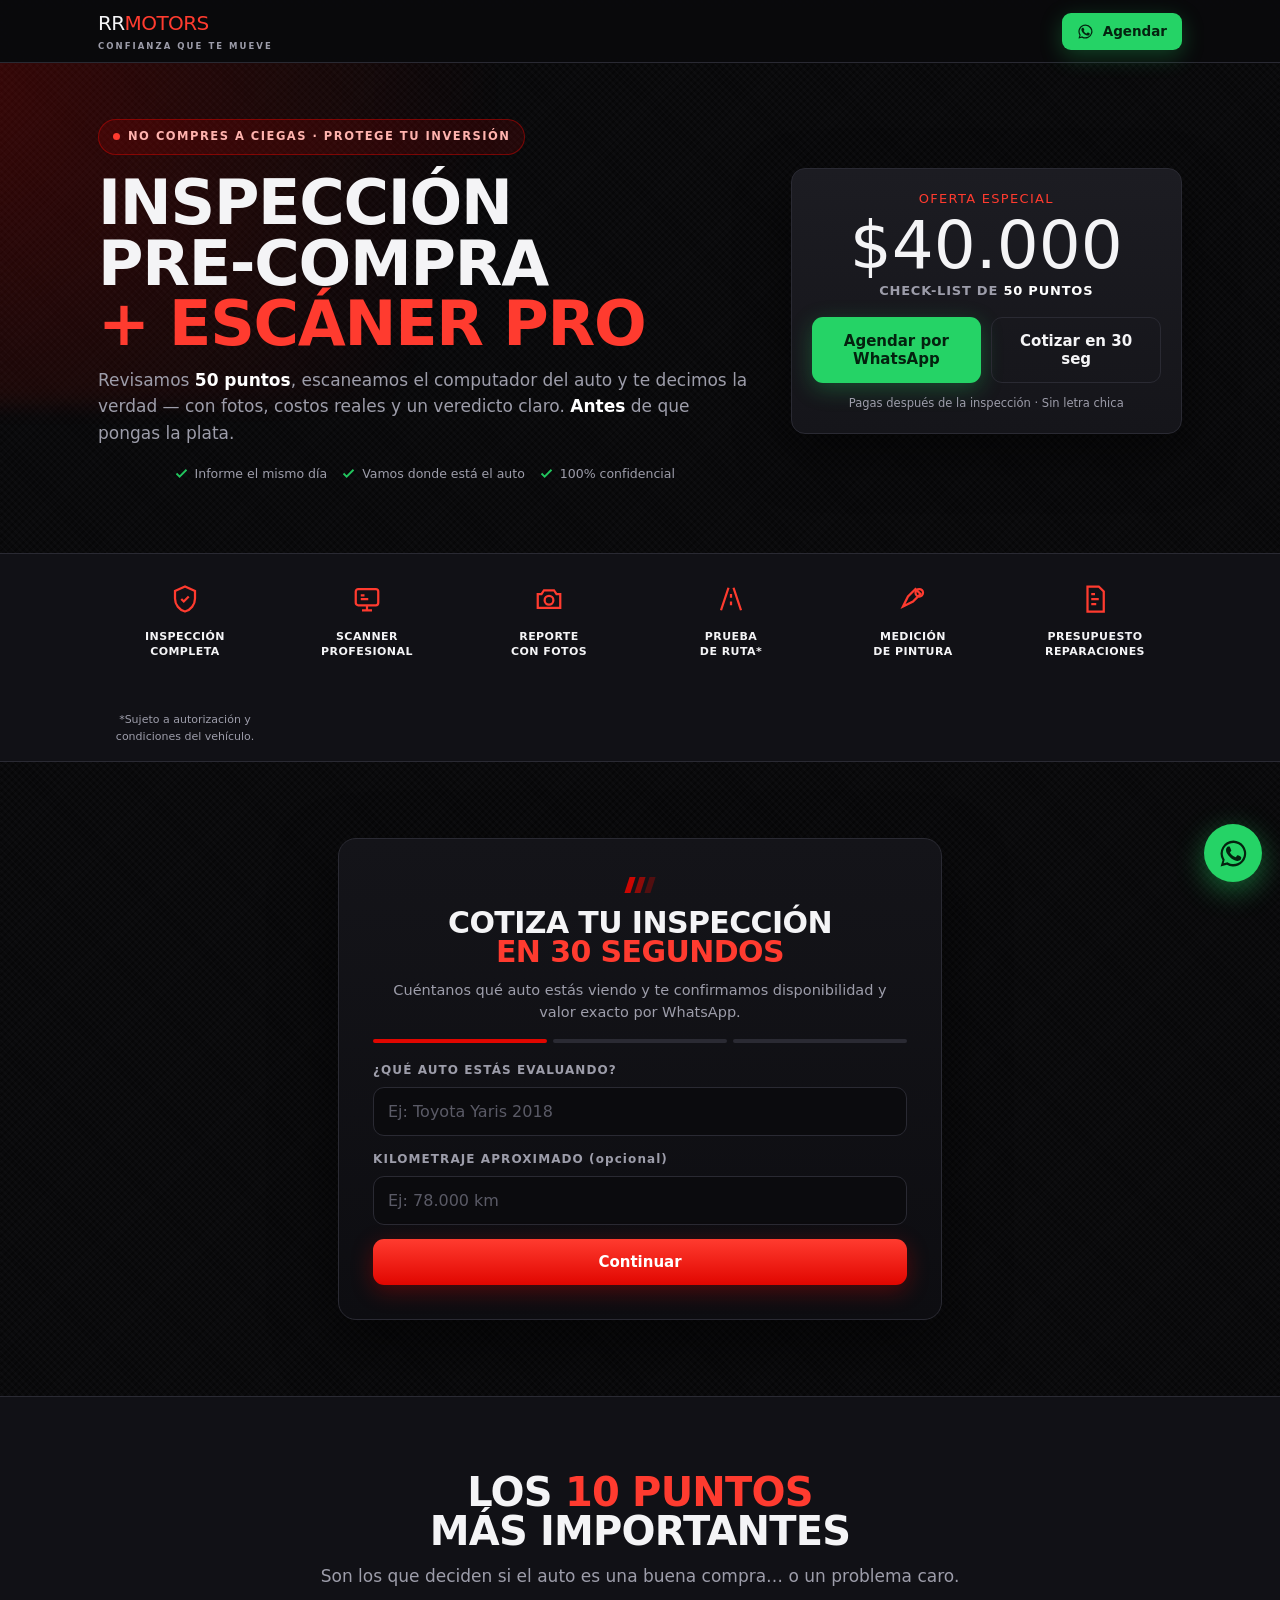
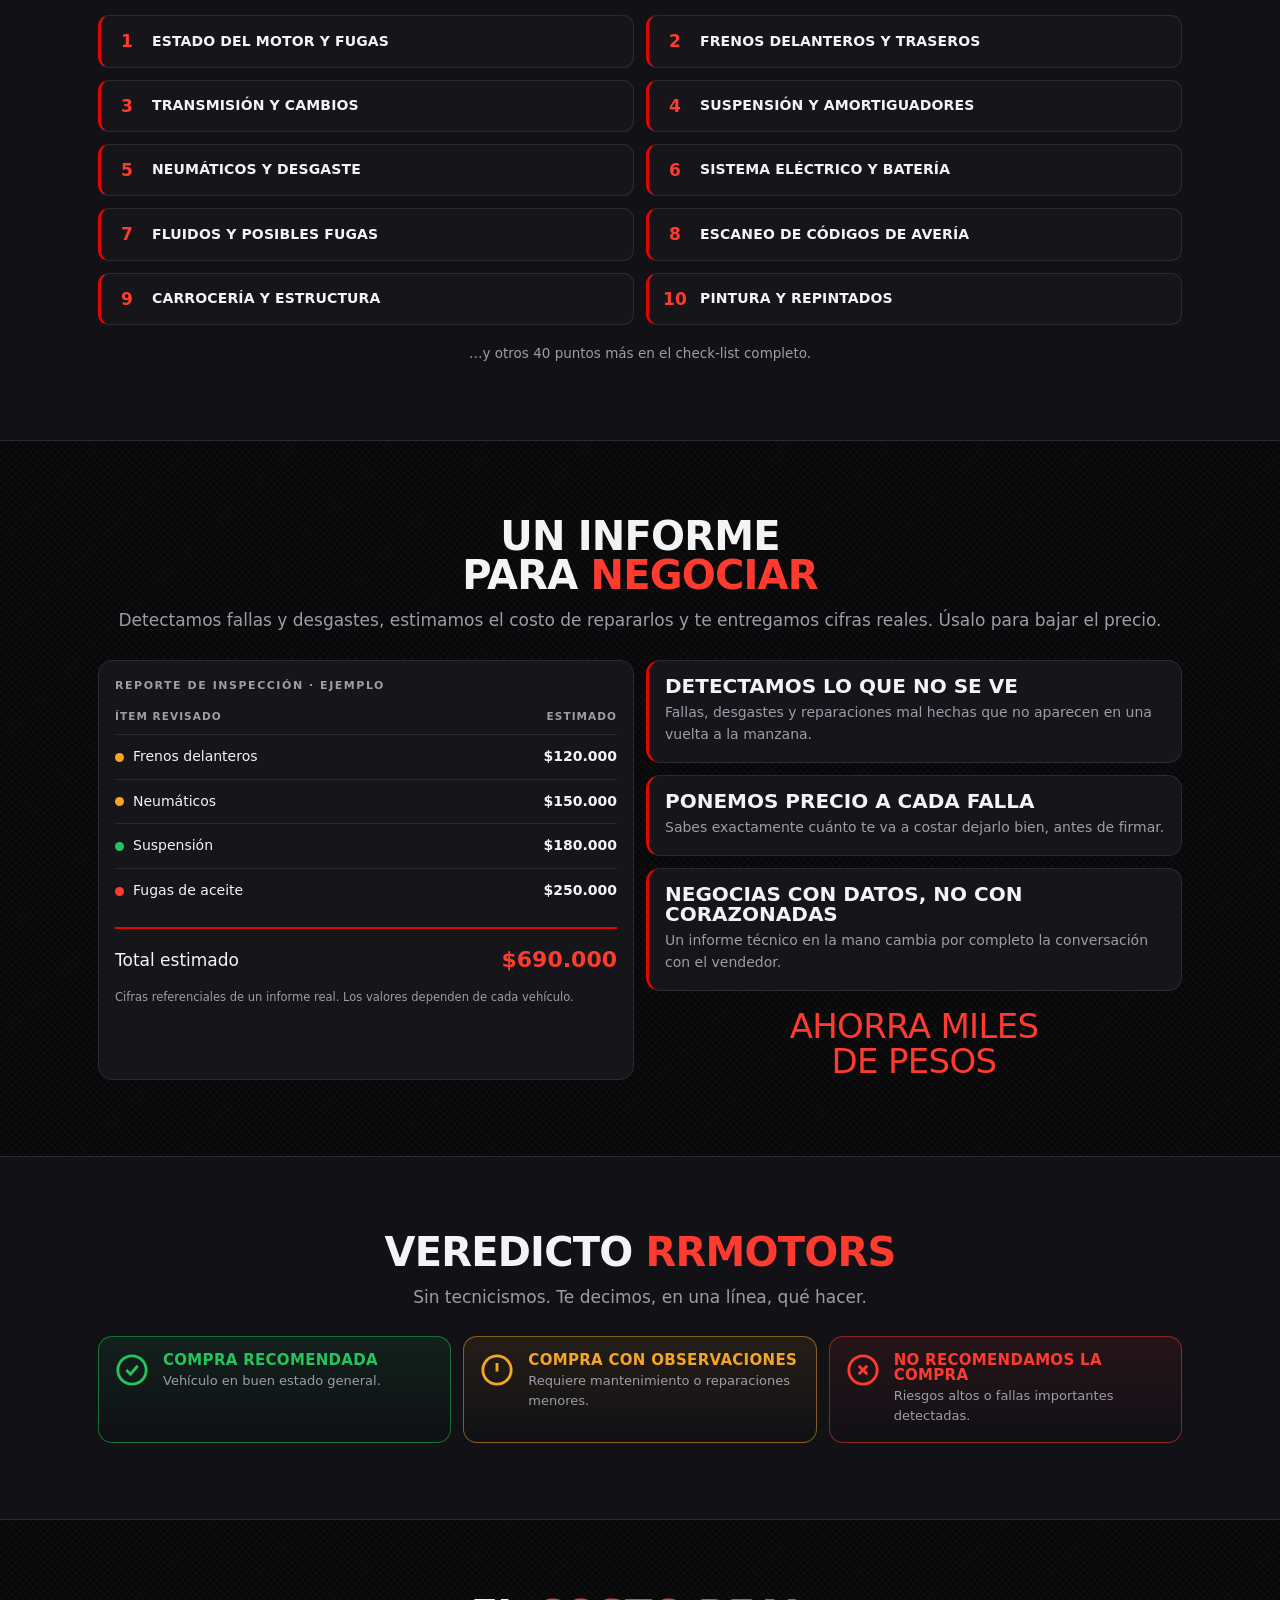
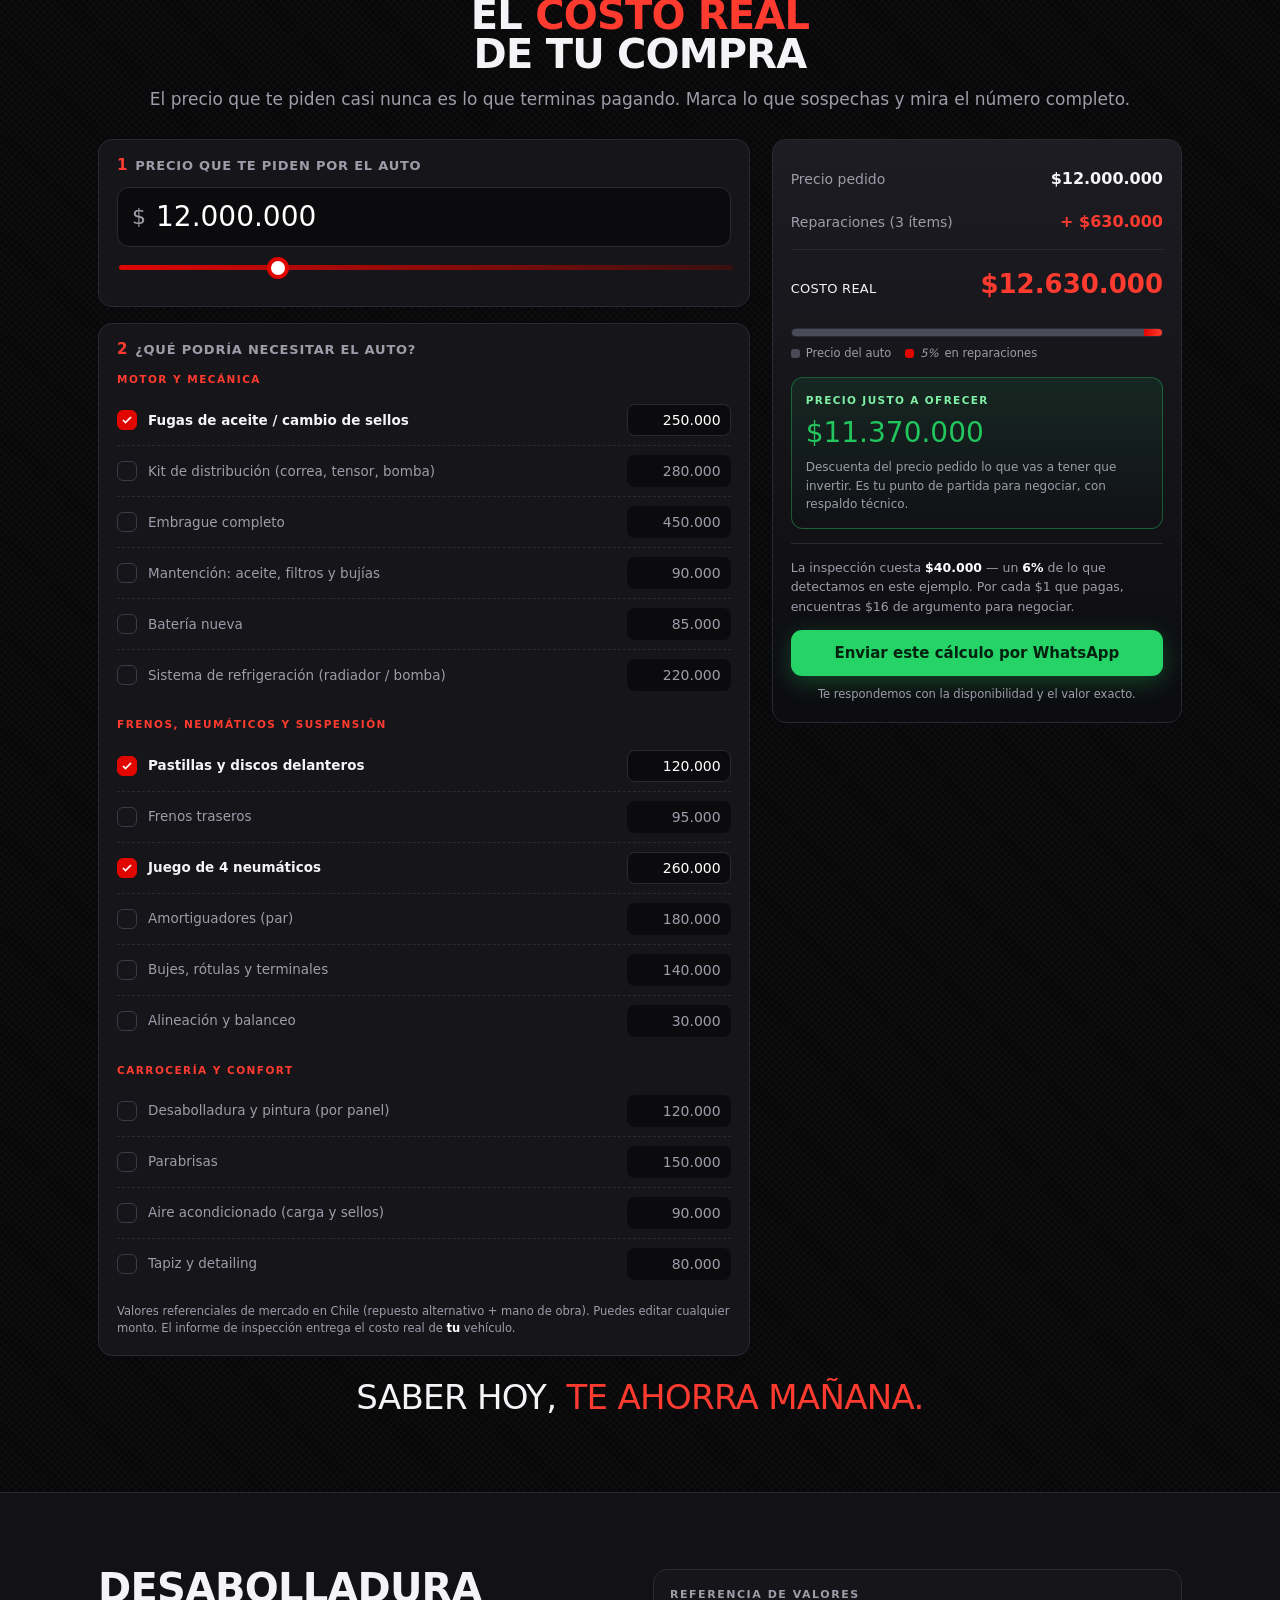
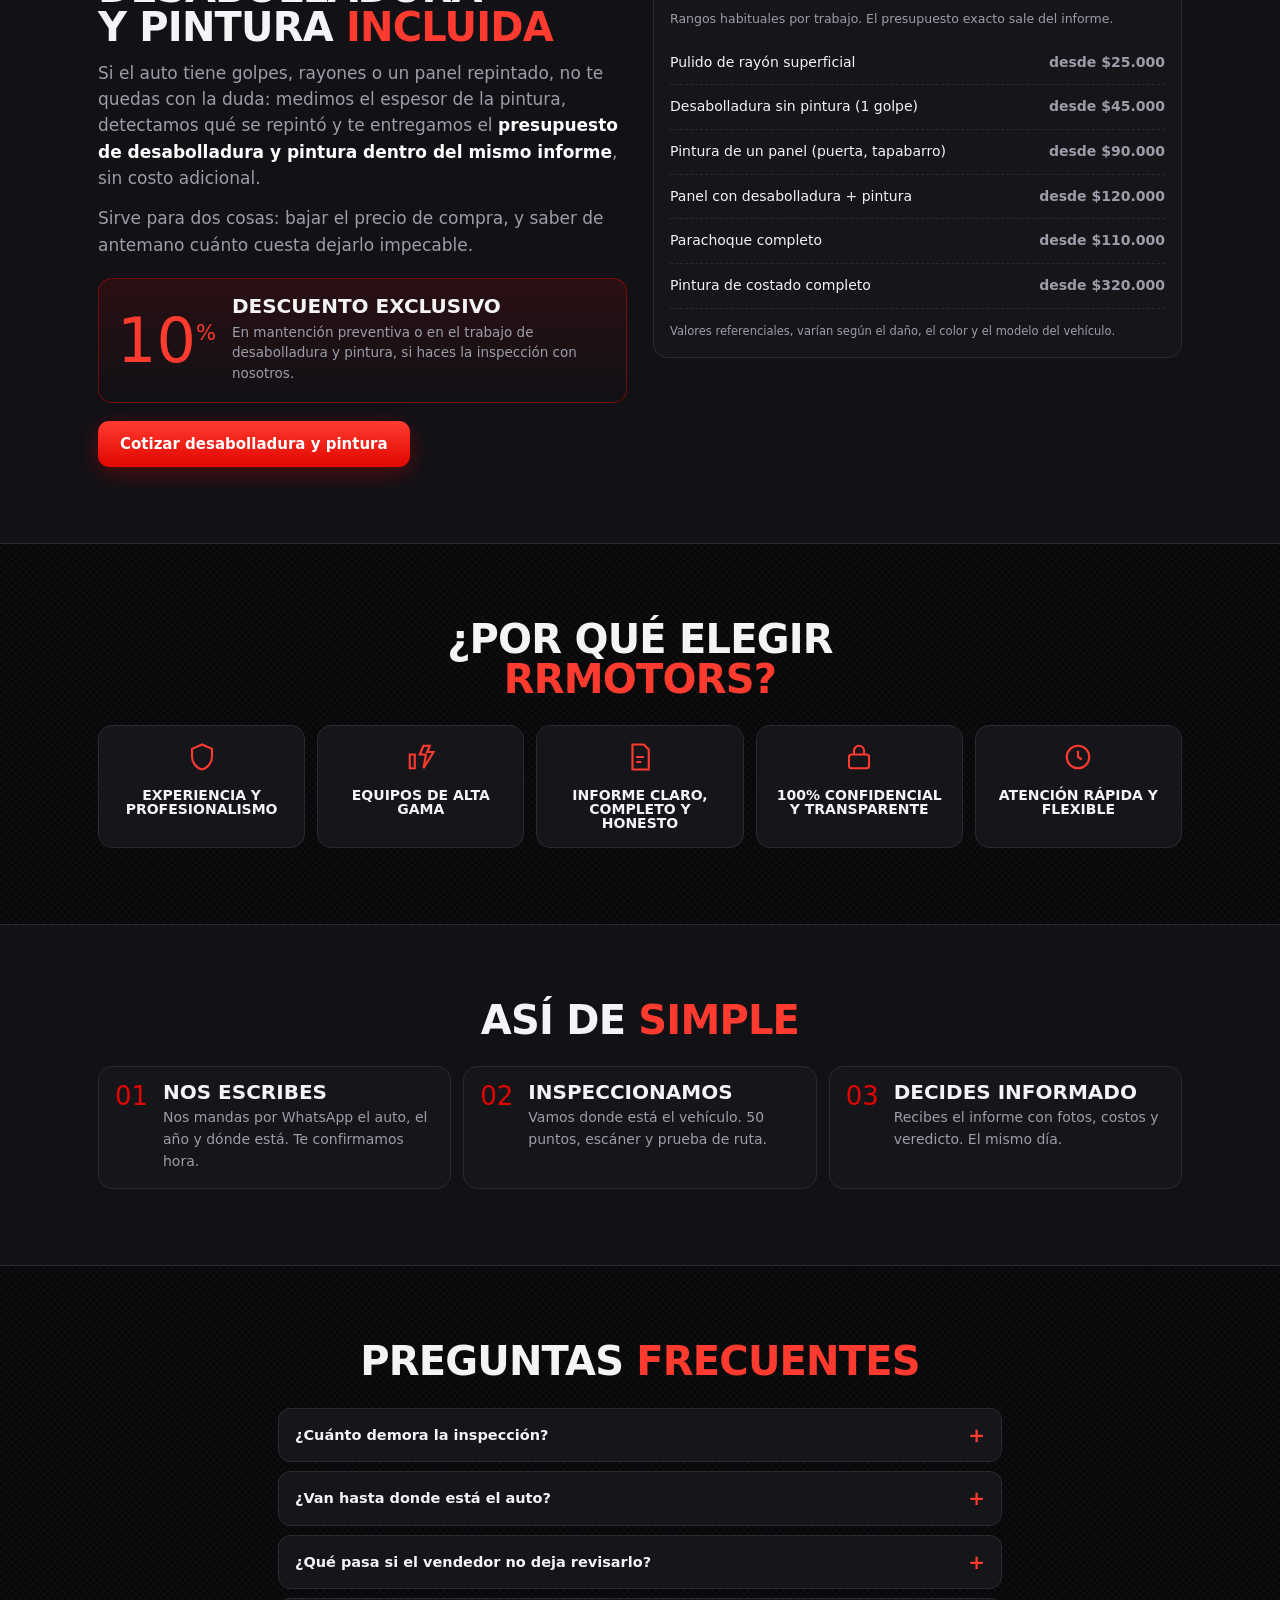
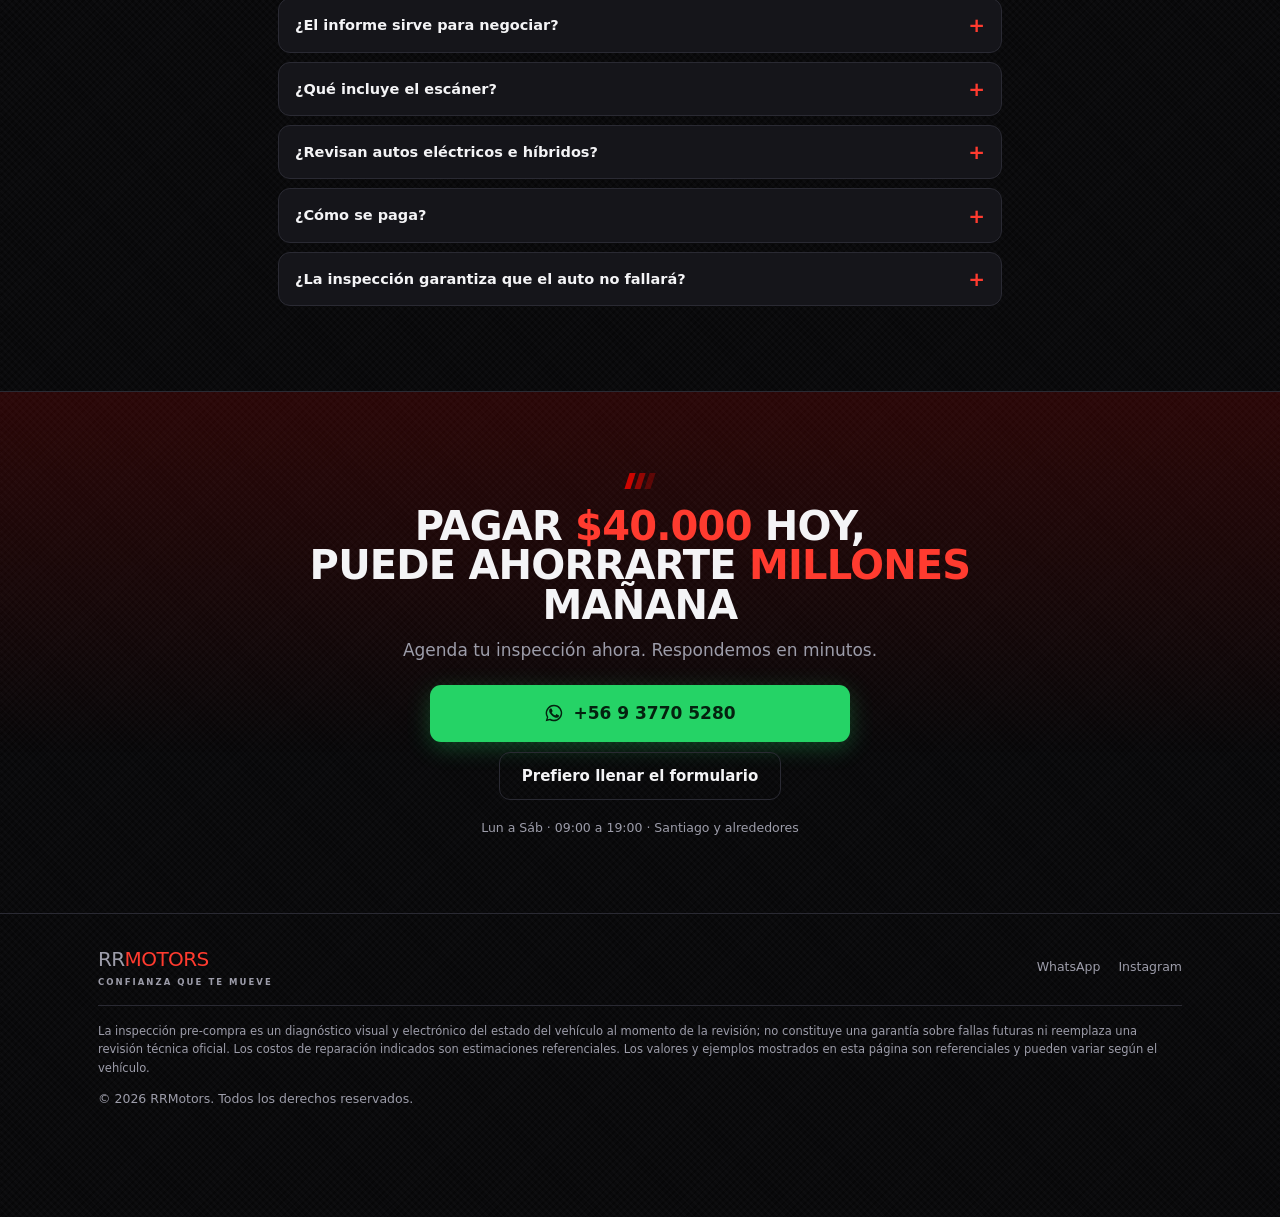
==== commit 33c817d5: "Update landing: detailed cost calculator, drop placeholder testimonials - Replace the two-slider cal" ====
--- a/landing/index.html
+++ b/landing/index.html
@@ -212,13 +212,6 @@
 
 /* ---------- calculadora ---------- */
 .calc{background:linear-gradient(180deg,var(--card2),#0e0e12);border:1px solid var(--line);border-radius:18px;padding:22px 18px}
-.calcrow{display:grid;gap:10px;align-items:center}
-.calccell{background:#0b0b0e;border:1px solid var(--line);border-radius:12px;padding:14px;text-align:center}
-.calccell label{margin-bottom:9px}
-.calccell .out{font-family:var(--disp);font-size:clamp(20px,5.6vw,26px);color:#fff}
-.calccell.tot{border-color:var(--red);background:linear-gradient(180deg,rgba(225,6,0,.14),transparent)}
-.calccell.tot .out{color:var(--red2)}
-.op{text-align:center;font-family:var(--disp);font-size:22px;color:var(--mut)}
 .rangewrap{margin-top:6px}
 input[type=range]{-webkit-appearance:none;appearance:none;background:transparent;padding:0;border:0;height:26px}
 input[type=range]::-webkit-slider-runnable-track{height:5px;border-radius:99px;background:linear-gradient(90deg,var(--red),#3a1010)}
@@ -226,28 +219,64 @@
 input[type=range]::-moz-range-track{height:5px;border-radius:99px;background:#3a1010}
 input[type=range]::-moz-range-thumb{width:22px;height:22px;border:4px solid var(--red);background:#fff;border-radius:50%;cursor:pointer}
 
-/* ---------- antes/despues ---------- */
-.ba{position:relative;border-radius:var(--r);overflow:hidden;border:1px solid var(--line);aspect-ratio:4/3;background:#111;cursor:ew-resize;user-select:none;touch-action:none}
-.ba img{position:absolute;inset:0;width:100%;height:100%;object-fit:cover}
-.ba .after{clip-path:inset(0 0 0 50%)}
-.ba .handle{position:absolute;top:0;bottom:0;left:50%;width:3px;background:var(--red);box-shadow:0 0 18px rgba(225,6,0,.9);pointer-events:none}
-.ba .handle::after{content:"";position:absolute;top:50%;left:50%;transform:translate(-50%,-50%);width:38px;height:38px;border-radius:50%;background:var(--red);border:3px solid #fff}
-.tagba{position:absolute;bottom:10px;font-size:10.5px;font-weight:800;letter-spacing:.14em;padding:5px 10px;border-radius:6px;background:rgba(0,0,0,.75);border:1px solid var(--line)}
-.tagba.l{left:10px}.tagba.r{right:10px;border-color:var(--green);color:var(--green)}
+/* ---------- calculadora detallada ---------- */
+.calcgrid{display:grid;gap:16px}
+.panel{background:var(--card);border:1px solid var(--line);border-radius:var(--r);padding:18px}
+.panel>h3{font-size:13px;letter-spacing:.06em;color:var(--mut);margin-bottom:14px}
+.panel>h3 b{color:var(--red2);font-family:var(--disp);font-size:15px;margin-right:7px}
+.pricein{display:flex;align-items:center;gap:10px;background:#0b0b0e;border:1.5px solid var(--line);border-radius:12px;padding:12px 14px}
+.pricein span{font-family:var(--disp);font-size:22px;color:var(--mut)}
+.pricein input{border:0;background:transparent;padding:0;font-family:var(--disp);font-size:clamp(22px,6vw,28px);color:#fff;font-variant-numeric:tabular-nums}
+.pricein input:focus{border:0}
+.gcat{font-size:10.5px;letter-spacing:.14em;text-transform:uppercase;color:var(--red2);font-weight:800;margin:16px 0 8px}
+.gcat:first-of-type{margin-top:0}
+.item{display:flex;align-items:center;gap:10px;padding:9px 0;border-bottom:1px dashed var(--line)}
+.item:last-child{border-bottom:0}
+.itemlab{flex:1;display:flex;align-items:center;gap:11px;cursor:pointer;min-width:0;font-size:inherit;font-weight:400;letter-spacing:normal;text-transform:none;color:inherit;margin:0}
+.chk{position:absolute;width:1px;height:1px;opacity:0;pointer-events:none}
+.box{width:20px;height:20px;flex:0 0 20px;border-radius:6px;border:1.5px solid #3b3b47;display:grid;place-items:center;transition:.15s}
+.box svg{width:12px;height:12px;color:#fff;opacity:0;transition:.15s}
+.item.on .box{background:var(--red);border-color:var(--red)}
+.item.on .box svg{opacity:1}
+.chk:focus-visible+.box{outline:2px solid var(--red2);outline-offset:2px}
+.item .nm{font-size:13.5px;line-height:1.3;color:var(--mut);transition:color .15s}
+.item.on .nm{color:var(--txt);font-weight:600}
+.item .amt{width:104px;flex:0 0 104px;text-align:right;font-size:14px;padding:7px 9px;border-radius:8px;font-variant-numeric:tabular-nums;background:#0b0b0e;border:1.5px solid transparent;color:var(--mut)}
+.item.on .amt{color:#fff;border-color:var(--line)}
+.item .amt:focus{border-color:var(--red);color:#fff}
+.sum{position:static;background:linear-gradient(180deg,var(--card2),#0c0c10);border:1px solid var(--line);border-radius:var(--r);padding:18px}
+.srow{display:flex;justify-content:space-between;align-items:baseline;gap:12px;padding:9px 0;font-size:14px}
+.srow span{color:var(--mut)}
+.srow b{font-variant-numeric:tabular-nums;font-size:16px;white-space:nowrap}
+.srow.big{border-top:1px solid var(--line);margin-top:6px;padding-top:14px}
+.srow.big span{color:var(--txt);font-family:var(--disp);text-transform:uppercase;font-size:13px;letter-spacing:.02em}
+.srow.big b{font-family:var(--disp);font-size:clamp(21px,5.4vw,26px);color:var(--red2)}
+.srow.ok b{color:var(--green)}
+.bar2{display:flex;height:9px;border-radius:99px;overflow:hidden;margin:14px 0 8px;background:#0b0b0e;border:1px solid var(--line)}
+.bar2 i{display:block;height:100%}
+.bar2 .b1{background:#4a4a58}
+.bar2 .b2{background:linear-gradient(90deg,var(--red),var(--red2))}
+.leg{display:flex;gap:14px;font-size:11.5px;color:var(--mut);flex-wrap:wrap}
+.leg span{display:inline-flex;align-items:center;gap:6px}
+.leg i{width:9px;height:9px;border-radius:3px;display:block}
+.offer{margin-top:14px;padding:14px;border-radius:12px;border:1px solid rgba(34,197,94,.4);background:linear-gradient(180deg,rgba(34,197,94,.1),transparent)}
+.offer .lbl{font-size:10.5px;letter-spacing:.13em;text-transform:uppercase;color:#7ff0a5;font-weight:800}
+.offer .val{font-family:var(--disp);font-size:clamp(22px,6vw,28px);color:var(--green);font-variant-numeric:tabular-nums;margin:3px 0 4px}
+.offer p{font-size:12px;color:var(--mut)}
+.roi{margin-top:14px;padding-top:14px;border-top:1px solid var(--line);font-size:12.5px;color:var(--mut)}
+.roi b{color:#fff}
+
+/* ---------- desabolladura ---------- */
+.dmg{display:flex;justify-content:space-between;gap:12px;padding:11px 0;border-bottom:1px dashed var(--line);font-size:14px}
+.dmg:last-child{border-bottom:0}
+.dmg b{font-variant-numeric:tabular-nums;white-space:nowrap;color:var(--mut);font-weight:700}
+.disc{display:flex;align-items:center;gap:16px;border:1px solid rgba(225,6,0,.45);background:linear-gradient(180deg,rgba(225,6,0,.12),transparent);border-radius:var(--r);padding:18px;flex-wrap:wrap}
+.disc .pct{font-family:var(--disp);font-size:clamp(44px,13vw,62px);color:var(--red2);line-height:.9}
+.disc .pct sub{font-size:.34em;vertical-align:super;bottom:0}
 
 /* ---------- pasos ---------- */
 .step{display:flex;gap:14px;align-items:flex-start;padding:16px;background:var(--card);border:1px solid var(--line);border-radius:var(--r)}
 .step .num{font-family:var(--disp);font-size:26px;color:var(--red);line-height:1;flex:0 0 34px}
-
-/* ---------- testimonios ---------- */
-.tst{background:var(--card);border:1px solid var(--line);border-radius:var(--r);padding:18px}
-.stars{color:#ffb400;font-size:14px;letter-spacing:2px;margin-bottom:9px}
-.tst p{font-size:14.5px;line-height:1.6}
-.who{display:flex;align-items:center;gap:10px;margin-top:14px;padding-top:13px;border-top:1px solid var(--line)}
-.av{width:36px;height:36px;border-radius:50%;background:linear-gradient(135deg,var(--red),#5a0400);display:grid;place-items:center;font-weight:900;font-size:14px;flex:0 0 36px}
-.who b{font-size:13.5px;display:block}
-.who small{color:var(--mut);font-size:11.5px}
-.saved{display:inline-block;margin-top:10px;background:rgba(34,197,94,.14);border:1px solid rgba(34,197,94,.45);color:#7ff0a5;font-size:12px;font-weight:800;padding:5px 11px;border-radius:99px}
 
 /* ---------- faq ---------- */
 details{background:var(--card);border:1px solid var(--line);border-radius:12px;margin-bottom:9px;overflow:hidden}
@@ -278,9 +307,9 @@
 .float svg{width:31px;height:31px;color:#04220f}
 
 /* ---------- animación ---------- */
-.rv{opacity:0;transform:translateY(22px);transition:opacity .6s ease,transform .6s ease}
-.rv.in{opacity:1;transform:none}
-@media (prefers-reduced-motion:reduce){.rv{opacity:1;transform:none;transition:none}html{scroll-behavior:auto}}
+.js .rv{opacity:0;transform:translateY(22px);transition:opacity .6s ease,transform .6s ease}
+.js .rv.in{opacity:1;transform:none}
+@media (prefers-reduced-motion:reduce){.js .rv{opacity:1;transform:none;transition:none}html{scroll-behavior:auto}}
 
 /* ---------- desktop ---------- */
 @media(min-width:760px){
@@ -292,7 +321,9 @@
   .grid.c2{grid-template-columns:1fr 1fr}
   .grid.c3{grid-template-columns:repeat(3,1fr)}
   .grid.c5{grid-template-columns:repeat(5,1fr)}
-  .calcrow{grid-template-columns:1fr auto 1fr auto 1.15fr}
+  .calcgrid{grid-template-columns:1.35fr .85fr;align-items:start;gap:22px}
+  .sum{position:sticky;top:76px}
+  .dmgwrap{grid-template-columns:1fr 1fr;gap:26px}
   .capt{padding:34px}
   .bar{display:none}
   .float{display:grid}
@@ -519,59 +550,102 @@
 </section>
 
 <!-- ============ CALCULADORA COSTO REAL ============ -->
-<section>
+<section id="calculadora">
   <div class="wrap">
     <div class="center" style="margin-bottom:26px">
       <h2>El <span class="red">costo real</span><br>de tu compra</h2>
-      <p class="sub">El precio que te piden casi nunca es lo que terminas pagando. Mueve la barra y míralo.</p>
-    </div>
-    <div class="calc rv">
-      <div class="calcrow">
-        <div class="calccell">
-          <label for="precio">Precio del vehículo</label>
-          <div class="out" id="oPrecio">$12.000.000</div>
-          <div class="rangewrap"><input type="range" id="precio" min="2000000" max="40000000" step="250000" value="12000000" aria-label="Precio del vehículo"></div>
+      <p class="sub">El precio que te piden casi nunca es lo que terminas pagando. Marca lo que sospechas y mira el número completo.</p>
+    </div>
+
+    <div class="calcgrid rv">
+      <div>
+        <div class="panel">
+          <h3><b>1</b>PRECIO QUE TE PIDEN POR EL AUTO</h3>
+          <div class="pricein">
+            <span>$</span>
+            <input id="precio" type="text" inputmode="numeric" value="12.000.000" aria-label="Precio pedido por el vehículo">
+          </div>
+          <div class="rangewrap"><input type="range" id="precioR" min="1000000" max="45000000" step="100000" value="12000000" aria-label="Ajustar precio"></div>
         </div>
-        <div class="op">+</div>
-        <div class="calccell">
-          <label for="repa">Reparaciones detectadas</label>
-          <div class="out" id="oRepa">$1.250.000</div>
-          <div class="rangewrap"><input type="range" id="repa" min="0" max="5000000" step="50000" value="1250000" aria-label="Reparaciones detectadas"></div>
+
+        <div class="panel" style="margin-top:16px">
+          <h3><b>2</b>¿QUÉ PODRÍA NECESITAR EL AUTO?</h3>
+
+          <p class="gcat">Motor y mecánica</p>
+          <div id="lista-motor"></div>
+          <p class="gcat">Frenos, neumáticos y suspensión</p>
+          <div id="lista-rodado"></div>
+          <p class="gcat">Carrocería y confort</p>
+          <div id="lista-carro"></div>
+
+          <p class="mut" style="font-size:11.5px;margin-top:14px;line-height:1.5">
+            Valores referenciales de mercado en Chile (repuesto alternativo + mano de obra). Puedes editar cualquier monto.
+            El informe de inspección entrega el costo real de <b style="color:#fff">tu</b> vehículo.
+          </p>
         </div>
-        <div class="op">=</div>
-        <div class="calccell tot">
-          <label>Inversión estimada total</label>
-          <div class="out" id="oTotal">$13.250.000</div>
-          <p class="mut" style="font-size:11.5px;margin-top:8px">Lo que realmente sale del bolsillo</p>
+      </div>
+
+      <div class="sum">
+        <div class="srow"><span>Precio pedido</span><b id="oPrecio">$12.000.000</b></div>
+        <div class="srow"><span>Reparaciones (<i id="oN" style="font-style:normal">3</i> ítems)</span><b id="oRepa" style="color:var(--red2)">+ $630.000</b></div>
+        <div class="srow big"><span>Costo real</span><b id="oTotal">$12.630.000</b></div>
+
+        <div class="bar2" aria-hidden="true"><i class="b1" id="bar1" style="width:95%"></i><i class="b2" id="bar2" style="width:5%"></i></div>
+        <div class="leg">
+          <span><i style="background:#4a4a58"></i>Precio del auto</span>
+          <span><i style="background:var(--red)"></i><i id="oPct" style="width:auto;height:auto;background:none">5%</i> en reparaciones</span>
         </div>
-      </div>
-      <div style="display:flex;align-items:center;gap:12px;margin-top:20px;padding-top:18px;border-top:1px solid var(--line);flex-wrap:wrap">
-        <p class="bigline" style="flex:1 1 220px">Saber hoy,<br><span class="red">te ahorra mañana.</span></p>
-        <p class="sub" style="flex:1 1 240px;margin:0">Por <b style="color:#fff">$40.000</b> sabes si esas reparaciones existen — y cuánto valen — antes de transferir. Evita sorpresas, pérdidas y malas decisiones.</p>
-      </div>
-      <div class="center" style="margin-top:18px">
-        <a class="btn btn-wa btn-lg" data-wa data-cta="calculadora" data-msg="Hola RRMotors, estoy evaluando un auto y quiero saber su costo real. ¿Me agendan una inspección?">Quiero saber el costo real de mi auto</a>
-      </div>
+
+        <div class="offer">
+          <div class="lbl">Precio justo a ofrecer</div>
+          <div class="val" id="oJusto">$11.370.000</div>
+          <p>Descuenta del precio pedido lo que vas a tener que invertir. Es tu punto de partida para negociar, con respaldo técnico.</p>
+        </div>
+
+        <div class="roi">
+          La inspección cuesta <b>$40.000</b> — un <b id="oRoi">6%</b> de lo que detectamos en este ejemplo.
+          <span id="oRoiExtra"></span>
+        </div>
+
+        <a class="btn btn-wa" id="calcWa" style="width:100%;margin-top:14px" data-cta="calculadora" target="_blank" rel="noopener">Enviar este cálculo por WhatsApp</a>
+        <p class="privacy" style="margin-top:10px">Te respondemos con la disponibilidad y el valor exacto.</p>
+      </div>
+    </div>
+
+    <div style="display:flex;align-items:center;gap:14px;margin-top:24px;flex-wrap:wrap;justify-content:center;text-align:center">
+      <p class="bigline">Saber hoy, <span class="red">te ahorra mañana.</span></p>
     </div>
   </div>
 </section>
 
-<!-- ============ ANTES / DESPUÉS ============ -->
+<!-- ============ DESABOLLADURA Y PINTURA ============ -->
 <section style="background:var(--bg2);border-top:1px solid var(--line);border-bottom:1px solid var(--line)">
   <div class="wrap">
-    <div class="grid c2" style="align-items:center;gap:26px">
+    <div class="grid dmgwrap" style="align-items:start;gap:26px">
       <div class="rv">
         <h2>Desabolladura<br>y pintura <span class="red">incluida</span></h2>
-        <p class="sub">Si el auto tiene golpes, no te quedas con la duda: te entregamos el presupuesto de desabolladura y pintura dentro del mismo informe, sin costo adicional.</p>
-        <p class="sub" style="margin-top:14px">Y si decides repararlo con nosotros, ese trabajo tiene <b style="color:#fff">10% de descuento</b>.</p>
-        <a class="btn btn-red" style="margin-top:18px" data-wa data-cta="pintura" data-msg="Hola RRMotors, el auto que estoy viendo tiene golpes. ¿Me pueden cotizar desabolladura y pintura junto con la inspección?">Cotizar desabolladura</a>
-      </div>
-      <!-- REEMPLAZAR: pon aquí dos fotos reales de un mismo trabajo, 800x600 -->
-      <div class="ba rv" id="ba" role="group" aria-label="Comparador antes y después">
-        <img class="before" alt="Vehículo antes de la reparación" src="data:image/svg+xml,%3Csvg%20xmlns='http://www.w3.org/2000/svg'%20width='800'%20height='600'%3E%3Crect%20width='800'%20height='600'%20fill='rgb(38,38,44)'/%3E%3Ctext%20x='400'%20y='310'%20fill='rgb(125,125,138)'%20font-family='Arial'%20font-weight='bold'%20font-size='34'%20text-anchor='middle'%3EFOTO%20ANTES%20800x600%3C/text%3E%3C/svg%3E">
-        <img class="after" alt="Vehículo después de la reparación" src="data:image/svg+xml,%3Csvg%20xmlns='http://www.w3.org/2000/svg'%20width='800'%20height='600'%3E%3Crect%20width='800'%20height='600'%20fill='rgb(58,58,66)'/%3E%3Ctext%20x='400'%20y='310'%20fill='rgb(190,190,200)'%20font-family='Arial'%20font-weight='bold'%20font-size='34'%20text-anchor='middle'%3EFOTO%20DESPU%C3%89S%20800x600%3C/text%3E%3C/svg%3E">
-        <div class="handle" id="baHandle"></div>
-        <span class="tagba l">ANTES</span><span class="tagba r">DESPUÉS</span>
+        <p class="sub">Si el auto tiene golpes, rayones o un panel repintado, no te quedas con la duda: medimos el espesor de la pintura, detectamos qué se repintó y te entregamos el <b style="color:#fff">presupuesto de desabolladura y pintura dentro del mismo informe</b>, sin costo adicional.</p>
+        <p class="sub" style="margin-top:14px">Sirve para dos cosas: bajar el precio de compra, y saber de antemano cuánto cuesta dejarlo impecable.</p>
+        <div class="disc" style="margin-top:20px">
+          <div class="pct">10<sub>%</sub></div>
+          <div style="flex:1 1 200px">
+            <h3 style="margin-bottom:5px">Descuento exclusivo</h3>
+            <p class="sub" style="font-size:13.5px;margin:0">En mantención preventiva o en el trabajo de desabolladura y pintura, si haces la inspección con nosotros.</p>
+          </div>
+        </div>
+        <a class="btn btn-red" style="margin-top:18px" data-wa data-cta="desabolladura" data-msg="Hola RRMotors, el auto que estoy viendo tiene golpes o rayones. ¿Me cotizan desabolladura y pintura junto con la inspección?">Cotizar desabolladura y pintura</a>
+      </div>
+
+      <div class="card rv">
+        <p style="font-size:11px;letter-spacing:.14em;text-transform:uppercase;color:var(--mut);font-weight:800;margin-bottom:6px">Referencia de valores</p>
+        <p class="mut" style="font-size:12.5px;margin-bottom:12px">Rangos habituales por trabajo. El presupuesto exacto sale del informe.</p>
+        <div class="dmg"><span>Pulido de rayón superficial</span><b>desde $25.000</b></div>
+        <div class="dmg"><span>Desabolladura sin pintura (1 golpe)</span><b>desde $45.000</b></div>
+        <div class="dmg"><span>Pintura de un panel (puerta, tapabarro)</span><b>desde $90.000</b></div>
+        <div class="dmg"><span>Panel con desabolladura + pintura</span><b>desde $120.000</b></div>
+        <div class="dmg"><span>Parachoque completo</span><b>desde $110.000</b></div>
+        <div class="dmg"><span>Pintura de costado completo</span><b>desde $320.000</b></div>
+        <p class="mut" style="font-size:11.5px;margin-top:14px">Valores referenciales, varían según el daño, el color y el modelo del vehículo.</p>
       </div>
     </div>
   </div>
@@ -592,35 +666,14 @@
 </section>
 
 <!-- ============ TESTIMONIOS ============ -->
-<!-- REEMPLAZAR CON TESTIMONIOS REALES antes de publicar. No publiques opiniones inventadas. -->
+<!--
+   Sección de testimonios retirada a propósito: solo se publican opiniones reales.
+   Cuando tengas 3 reseñas verificables (nombre, vehículo y resultado concreto),
+   se agregan aquí con el mismo estilo de tarjetas del resto de la página.
+-->
+
+<!-- ============ CÓMO FUNCIONA ============ -->
 <section style="background:var(--bg2);border-top:1px solid var(--line);border-bottom:1px solid var(--line)">
-  <div class="wrap">
-    <div class="center" style="margin-bottom:26px"><h2>Lo que dicen<br>quienes <span class="red">no compraron a ciegas</span></h2></div>
-    <div class="grid c3 rv">
-      <div class="tst">
-        <div class="stars">★★★★★</div>
-        <p>"Iba a comprar igual. El informe mostró fugas de aceite y frenos al límite. Con eso bajé el precio y quedé tranquilo."</p>
-        <span class="saved">Ahorró $900.000</span>
-        <div class="who"><span class="av">C</span><div><b>Carlos M.</b><small>Toyota Yaris 2018</small></div></div>
-      </div>
-      <div class="tst">
-        <div class="stars">★★★★★</div>
-        <p>"El escáner detectó códigos que el vendedor había borrado hace poco. Me salvaron de un problema caro."</p>
-        <span class="saved">No compró ese auto</span>
-        <div class="who"><span class="av">P</span><div><b>Paulina R.</b><small>Hyundai Tucson 2016</small></div></div>
-      </div>
-      <div class="tst">
-        <div class="stars">★★★★★</div>
-        <p>"Llegaron donde estaba el auto, revisaron todo y el mismo día tenía el informe con fotos. Súper claro y sin tecnicismos."</p>
-        <span class="saved">Compró con confianza</span>
-        <div class="who"><span class="av">J</span><div><b>Jorge V.</b><small>Chevrolet Sail 2020</small></div></div>
-      </div>
-    </div>
-  </div>
-</section>
-
-<!-- ============ CÓMO FUNCIONA ============ -->
-<section>
   <div class="wrap">
     <div class="center" style="margin-bottom:26px"><h2>Así de <span class="red">simple</span></h2></div>
     <div class="grid c3 rv">
@@ -632,7 +685,7 @@
 </section>
 
 <!-- ============ FAQ ============ -->
-<section style="background:var(--bg2);border-top:1px solid var(--line)">
+<section>
   <div class="wrap" style="max-width:760px">
     <div class="center" style="margin-bottom:26px"><h2>Preguntas <span class="red">frecuentes</span></h2></div>
     <div class="rv">
@@ -700,6 +753,8 @@
   var WHATSAPP = '56937705280';           // sin +, sin espacios
   var PRECIO   = '$40.000';
   /* ============================================ */
+
+  document.documentElement.classList.add('js');
 
   var $  = function(s,c){ return (c||document).querySelector(s); };
   var $$ = function(s,c){ return Array.prototype.slice.call((c||document).querySelectorAll(s)); };
@@ -846,40 +901,133 @@
     window.open(url, '_blank', 'noopener');
   });
 
-  /* ---------- calculadora ---------- */
-  var precio = $('#precio'), repa = $('#repa');
+  /* ---------- calculadora detallada ---------- */
+  var ITEMS = {
+    'lista-motor': [
+      ['Fugas de aceite / cambio de sellos', 250000, true],
+      ['Kit de distribución (correa, tensor, bomba)', 280000, false],
+      ['Embrague completo', 450000, false],
+      ['Mantención: aceite, filtros y bujías', 90000, false],
+      ['Batería nueva', 85000, false],
+      ['Sistema de refrigeración (radiador / bomba)', 220000, false]
+    ],
+    'lista-rodado': [
+      ['Pastillas y discos delanteros', 120000, true],
+      ['Frenos traseros', 95000, false],
+      ['Juego de 4 neumáticos', 260000, true],
+      ['Amortiguadores (par)', 180000, false],
+      ['Bujes, rótulas y terminales', 140000, false],
+      ['Alineación y balanceo', 30000, false]
+    ],
+    'lista-carro': [
+      ['Desabolladura y pintura (por panel)', 120000, false],
+      ['Parabrisas', 150000, false],
+      ['Aire acondicionado (carga y sellos)', 90000, false],
+      ['Tapiz y detailing', 80000, false]
+    ]
+  };
+
+  var INSPECCION = 40000;
+  var precioInp = $('#precio'), precioR = $('#precioR');
+
   function clp(n){ return '$' + Math.round(n).toLocaleString('es-CL'); }
+  function num(s){ var d = String(s).replace(/\D/g,''); return d ? parseInt(d,10) : 0; }
+  function miles(n){ return Number(n).toLocaleString('es-CL'); }
+
+  var check = '<span class="box"><svg viewBox="0 0 24 24" fill="none" stroke="currentColor" stroke-width="3.5"><path d="M20 6 9 17l-5-5"/></svg></span>';
+
+  Object.keys(ITEMS).forEach(function(id){
+    $('#'+id).innerHTML = ITEMS[id].map(function(it){
+      return '<div class="item' + (it[2] ? ' on' : '') + '">' +
+             '<label class="itemlab"><input type="checkbox" class="chk"' + (it[2] ? ' checked' : '') + '>' + check +
+             '<span class="nm">' + it[0] + '</span></label>' +
+             '<input class="amt" type="text" inputmode="numeric" value="' + miles(it[1]) + '" aria-label="Costo de ' + it[0] + '"></div>';
+    }).join('');
+  });
+
+  function seleccionados(){
+    return $$('.item.on').map(function(el){
+      return { nombre: $('.nm', el).textContent, monto: num($('.amt', el).value) };
+    });
+  }
+
   function calcular(){
-    var p = +precio.value, r = +repa.value;
-    $('#oPrecio').textContent = clp(p);
-    $('#oRepa').textContent   = clp(r);
-    $('#oTotal').textContent  = clp(p + r);
+    var precio = num(precioInp.value);
+    var sel = seleccionados();
+    var repa = sel.reduce(function(a, b){ return a + b.monto; }, 0);
+    var total = precio + repa;
+
+    $('#oPrecio').textContent = clp(precio);
+    $('#oRepa').textContent   = (repa ? '+ ' : '') + clp(repa);
+    $('#oN').textContent      = sel.length;
+    $('#oTotal').textContent  = clp(total);
+    $('#oJusto').textContent  = clp(Math.max(0, precio - repa));
+
+    var pct = total ? (repa / total) * 100 : 0;
+    $('#bar1').style.width = (100 - pct) + '%';
+    $('#bar2').style.width = pct + '%';
+    $('#oPct').textContent = (pct < 1 && pct > 0 ? pct.toFixed(1) : Math.round(pct)) + '%';
+
+    if(repa > 0){
+      $('#oRoi').textContent = (INSPECCION / repa * 100 < 1 ? '<1' : Math.round(INSPECCION / repa * 100)) + '%';
+      $('#oRoiExtra').textContent = ' Por cada $1 que pagas, encuentras $' + Math.round(repa / INSPECCION) + ' de argumento para negociar.';
+    } else {
+      $('#oRoi').textContent = '—';
+      $('#oRoiExtra').textContent = ' Marca lo que sospechas del auto para ver el cálculo.';
+    }
+
+    var msg = 'Hola RRMotors 👋 Hice el cálculo en su web:\n\n' +
+      '💰 Precio pedido: ' + clp(precio) + '\n' +
+      (sel.length ? '🔧 Posibles reparaciones:\n' + sel.map(function(s){ return '   • ' + s.nombre + ': ' + clp(s.monto); }).join('\n') + '\n' : '') +
+      '📊 Costo real estimado: ' + clp(total) + '\n\n' +
+      'Quiero agendar la inspección pre-compra para confirmar estas cifras.';
+    $('#calcWa').setAttribute('href', 'https://wa.me/' + WHATSAPP + '?text=' + encodeURIComponent(msg));
   }
-  precio.addEventListener('input', calcular);
-  repa.addEventListener('input', calcular);
+
+  // marcar / desmarcar (funciona con mouse y con teclado)
+  $$('.chk').forEach(function(c){
+    c.addEventListener('change', function(){
+      c.closest('.item').classList.toggle('on', c.checked);
+      calcular();
+    });
+  });
+
+  // montos editables
+  $$('.amt').forEach(function(inp){
+    inp.addEventListener('focus', function(){
+      var it = inp.closest('.item');
+      it.classList.add('on');
+      $('.chk', it).checked = true;
+      calcular();
+    });
+    inp.addEventListener('input', function(){
+      var v = num(inp.value);
+      inp.value = v ? miles(v) : '';
+      calcular();
+    });
+  });
+
+  // precio: input y slider sincronizados
+  precioInp.addEventListener('input', function(){
+    var v = num(precioInp.value);
+    precioInp.value = v ? miles(v) : '';
+    if(v >= +precioR.min && v <= +precioR.max) precioR.value = v;
+    calcular();
+  });
+  precioR.addEventListener('input', function(){
+    precioInp.value = miles(precioR.value);
+    calcular();
+  });
+
   var usada = false;
-  [precio,repa].forEach(function(el){
-    el.addEventListener('change', function(){
-      if(!usada){ usada = true; track('uso_calculadora', {}); }
-    });
-  });
+  $('#calculadora').addEventListener('click', function(){
+    if(!usada){ usada = true; track('uso_calculadora', {}); }
+  });
+  $('#calcWa').addEventListener('click', function(){
+    track('contacto_whatsapp', { origen: 'calculadora_detalle', valor: PRECIO });
+  });
+
   calcular();
-
-  /* ---------- comparador antes / después ---------- */
-  var ba = $('#ba');
-  if(ba){
-    var after = $('.after', ba), handle = $('#baHandle'), arrastra = false;
-    function mover(x){
-      var r = ba.getBoundingClientRect();
-      var pct = Math.min(100, Math.max(0, ((x - r.left) / r.width) * 100));
-      after.style.clipPath = 'inset(0 0 0 ' + pct + '%)';
-      handle.style.left = pct + '%';
-    }
-    ba.addEventListener('pointerdown', function(e){ arrastra = true; ba.setPointerCapture(e.pointerId); mover(e.clientX); });
-    ba.addEventListener('pointermove', function(e){ if(arrastra) mover(e.clientX); });
-    ba.addEventListener('pointerup',   function(){ arrastra = false; });
-    ba.addEventListener('pointercancel', function(){ arrastra = false; });
-  }
 
   /* ---------- animación al hacer scroll ---------- */
   if('IntersectionObserver' in window){
@@ -889,6 +1037,8 @@
       });
     }, { threshold: .12 });
     $$('.rv').forEach(function(el){ io.observe(el); });
+    // red de seguridad: nada queda invisible si el observer no alcanza a disparar
+    setTimeout(function(){ $$('.rv').forEach(function(el){ el.classList.add('in'); }); }, 2500);
   } else {
     $$('.rv').forEach(function(el){ el.classList.add('in'); });
   }
